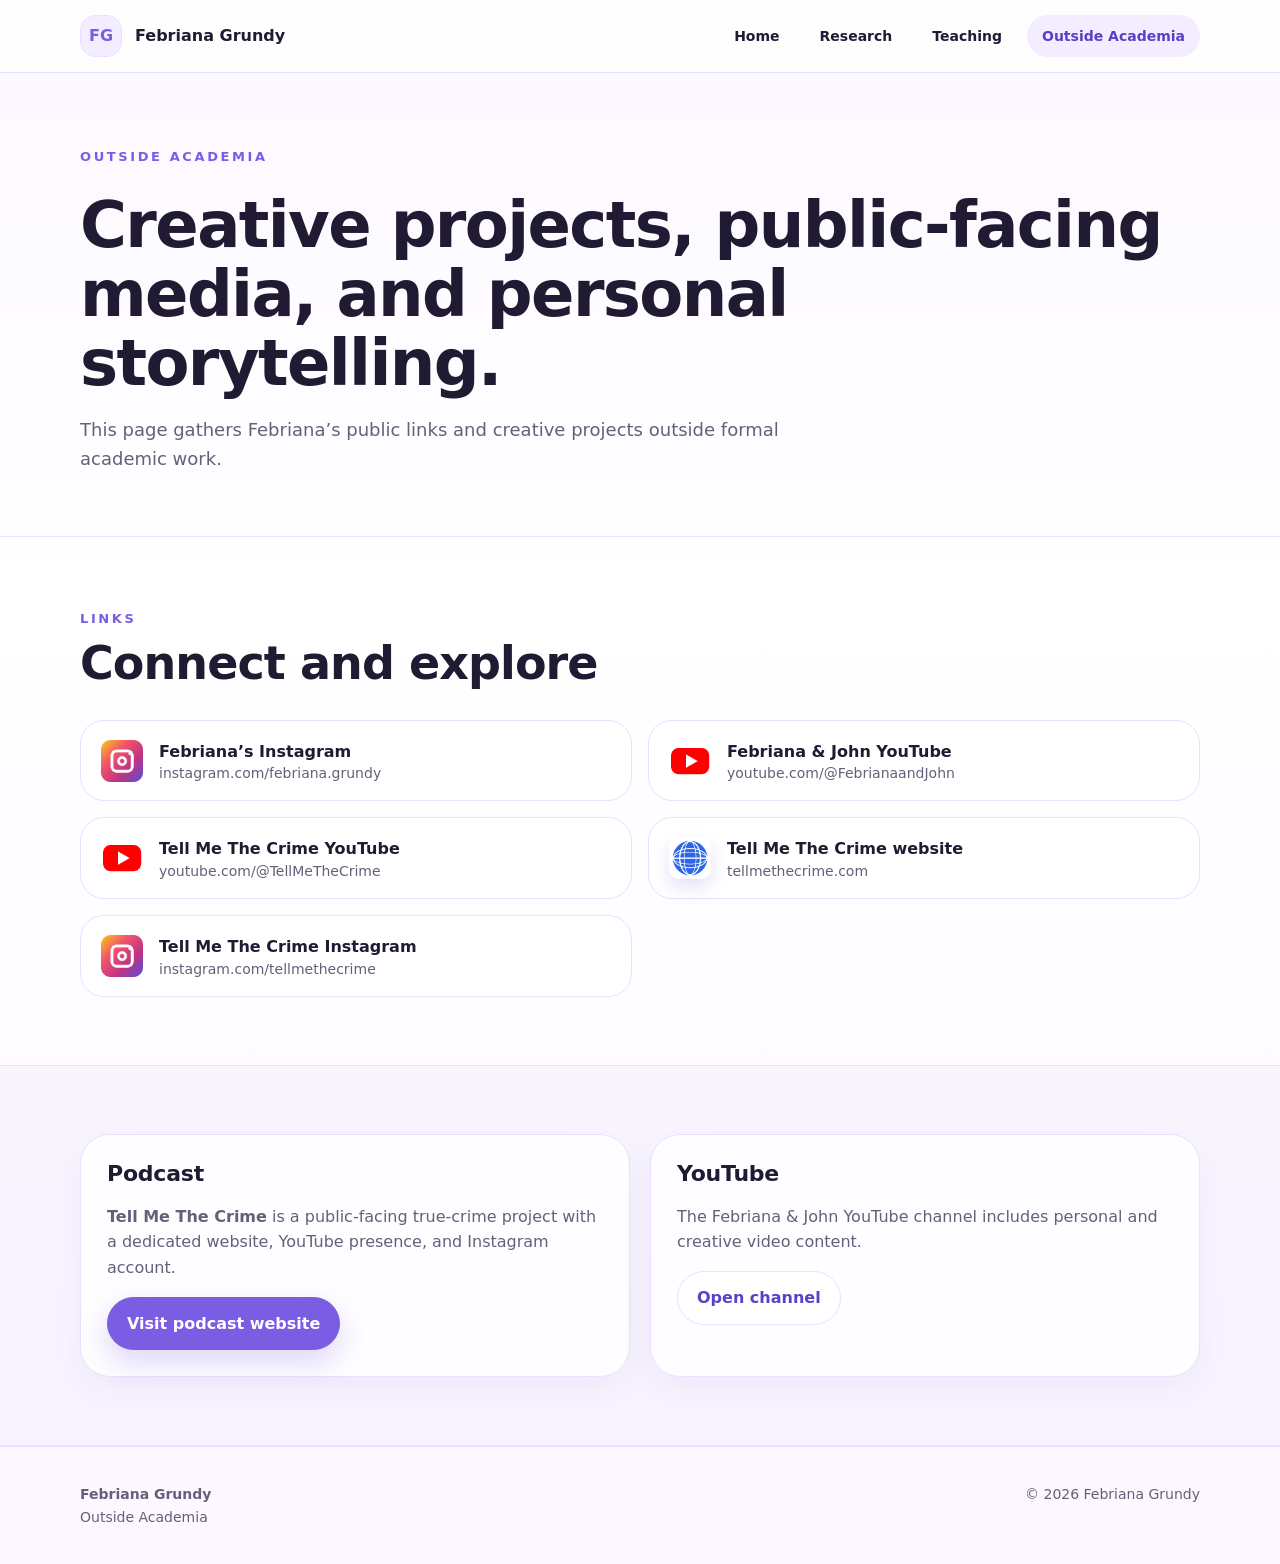
==== outside-academia.html @ 550a3adf "Add files via upload" ====
<!doctype html><html lang="en"><head><meta charset="utf-8"><meta name="viewport" content="width=device-width, initial-scale=1"><title>Outside Academia | Febriana Grundy</title><link rel="icon" href="assets/favicon.svg"><link rel="stylesheet" href="assets/styles.css"></head><body><header class="topbar"><nav class="wrap nav"><a class="brand" href="index.html"><span class="mark">FG</span><span>Febriana Grundy</span></a><button class="menu-toggle" type="button" aria-label="Open navigation" aria-expanded="false" aria-controls="mobileMenu"><span></span><span></span><span></span></button><div class="links"><a href="index.html">Home</a><a href="research.html">Research</a><a href="teaching.html">Teaching</a><a class="active" href="outside-academia.html">Outside Academia</a></div></nav><div id="mobileMenu" class="mobile-menu" hidden><div class="wrap mobile-menu-inner"><a href="index.html">Home</a><a href="research.html">Research</a><a href="teaching.html">Teaching</a><a class="active" href="outside-academia.html">Outside Academia</a></div></div></header><main><section class="page-hero"><div class="wrap"><span class="kicker">Outside academia</span><h1>Creative projects, public-facing media, and personal storytelling.</h1><p>This page gathers Febriana’s public links and creative projects outside formal academic work.</p></div></section><section class="section"><div class="wrap"><div class="section-head"><span class="kicker">Links</span><h2>Connect and explore</h2></div><div class="social-grid"><a class="social" href="https://instagram.com/febriana.grundy"><div class="social-icon"><img src="assets/instagram.png" alt="Instagram logo"></div><div><strong>Febriana’s Instagram</strong><span>instagram.com/febriana.grundy</span></div></a><a class="social" href="https://www.youtube.com/@FebrianaandJohn"><div class="social-icon"><img src="assets/youtube.png" alt="YouTube logo"></div><div><strong>Febriana & John YouTube</strong><span>youtube.com/@FebrianaandJohn</span></div></a><a class="social" href="https://www.youtube.com/@TellMeTheCrime"><div class="social-icon"><img src="assets/youtube.png" alt="YouTube logo"></div><div><strong>Tell Me The Crime YouTube</strong><span>youtube.com/@TellMeTheCrime</span></div></a><a class="social" href="https://tellmethecrime.com"><div class="social-icon website"><img src="assets/website.png" alt="Website icon"></div><div><strong>Tell Me The Crime website</strong><span>tellmethecrime.com</span></div></a><a class="social" href="https://instagram.com/tellmethecrime"><div class="social-icon"><img src="assets/instagram.png" alt="Instagram logo"></div><div><strong>Tell Me The Crime Instagram</strong><span>instagram.com/tellmethecrime</span></div></a></div></div></section><section class="section alt"><div class="wrap grid-2"><article class="card"><h3>Podcast</h3><p><strong>Tell Me The Crime</strong> is a public-facing true-crime project with a dedicated website, YouTube presence, and Instagram account.</p><a class="btn primary" href="https://tellmethecrime.com">Visit podcast website</a></article><article class="card"><h3>YouTube</h3><p>The Febriana & John YouTube channel includes personal and creative video content.</p><a class="btn" href="https://www.youtube.com/@FebrianaandJohn">Open channel</a></article></div></section></main><footer class="footer"><div class="wrap footer-grid"><div><strong>Febriana Grundy</strong><br>Outside Academia</div><div>© 2026 Febriana Grundy</div></div></footer></body></html>
---- assets/styles.css ----
:root{
  --ink:#211a33;--muted:#675f78;--soft:#faf7ff;--panel:#fff;--line:#eadfff;--accent:#7b5de3;--accent2:#cbb7ff;--accent3:#f3edff;--shadow:0 24px 70px rgba(72,50,130,.14);--radius:30px;
}
*{box-sizing:border-box}html{scroll-behavior:smooth}body{margin:0;font-family:Inter,ui-sans-serif,system-ui,-apple-system,BlinkMacSystemFont,"Segoe UI",sans-serif;color:var(--ink);background:linear-gradient(180deg,#fbf8ff 0,#fff 38%,#fbf8ff 100%);line-height:1.6}.wrap{width:min(1120px,calc(100% - 40px));margin:0 auto}.topbar{position:sticky;top:0;z-index:20;background:rgba(255,255,255,.82);backdrop-filter:blur(18px);border-bottom:1px solid var(--line)}.nav{height:72px;display:flex;align-items:center;justify-content:space-between;gap:26px}.brand{display:flex;align-items:center;gap:13px;text-decoration:none;color:var(--ink);font-weight:750}.mark{display:grid;place-items:center;width:42px;height:42px;border-radius:15px;background:var(--accent3);color:var(--accent);font-weight:850;border:1px solid var(--line)}.links{display:flex;align-items:center;gap:10px}.links a{color:var(--ink);text-decoration:none;font-weight:700;font-size:14px;padding:10px 15px;border-radius:999px}.links a:hover,.links a.active{background:var(--accent3);color:#5a3ec7}.hero{padding:86px 0 76px;border-bottom:1px solid var(--line);overflow:hidden}.hero-grid{display:grid;grid-template-columns:minmax(0,1.02fr) 420px;gap:70px;align-items:center}.eyebrow{display:inline-flex;gap:8px;align-items:center;padding:8px 13px;border:1px solid var(--line);border-radius:999px;background:rgba(255,255,255,.7);color:var(--muted);font-weight:750;font-size:13px}.dot{width:8px;height:8px;border-radius:50%;background:var(--accent)}h1{font-size:clamp(42px,6vw,72px);line-height:1.03;letter-spacing:-.035em;margin:22px 0 18px}.credential{font-size:20px;font-weight:800;margin:0 0 4px}.role{font-size:17px;color:var(--muted);font-weight:650;margin:0 0 22px}.lead{max-width:680px;font-size:19px;color:var(--muted);margin:0 0 16px}.actions{display:flex;flex-wrap:wrap;gap:13px;margin-top:30px}.btn{display:inline-flex;align-items:center;gap:9px;padding:13px 19px;border-radius:999px;text-decoration:none;font-weight:800;border:1px solid var(--line);color:#5b41c7;background:#fff}.btn.primary{background:var(--accent);color:#fff;border-color:var(--accent);box-shadow:0 12px 28px rgba(123,93,227,.24)}.portrait-card{position:relative;min-height:560px;display:flex;align-items:flex-end;justify-content:center}.orb{position:absolute;inset:auto 0 16px auto;width:380px;height:380px;border-radius:44% 56% 51% 49%;background:radial-gradient(circle at 35% 30%,#fff 0 18%,#efe6ff 19% 58%,#ddcdfb 59% 100%);filter:drop-shadow(var(--shadow))}.portrait-card img{position:relative;z-index:2;max-width:390px;width:92%;height:auto;filter:drop-shadow(0 28px 40px rgba(31,20,57,.2))}.floating-note{position:absolute;z-index:3;left:4px;bottom:72px;max-width:214px;padding:18px 18px 17px;border-radius:22px;background:rgba(255,255,255,.88);border:1px solid var(--line);box-shadow:var(--shadow);font-weight:700}.floating-note span{display:block;color:var(--muted);font-weight:600;font-size:14px;margin-top:3px}.section{padding:68px 0}.section.alt{background:rgba(246,240,255,.55);border-top:1px solid var(--line);border-bottom:1px solid var(--line)}.section-head{max-width:760px;margin-bottom:30px}.kicker{font-size:13px;text-transform:uppercase;letter-spacing:.16em;color:var(--accent);font-weight:850}.section h2{font-size:clamp(30px,4vw,46px);line-height:1.12;letter-spacing:-.02em;margin:8px 0 12px}.section p{color:var(--muted)}.grid-3{display:grid;grid-template-columns:repeat(3,1fr);gap:18px}.grid-2{display:grid;grid-template-columns:repeat(2,1fr);gap:20px}.card{background:rgba(255,255,255,.82);border:1px solid var(--line);border-radius:var(--radius);padding:26px;box-shadow:0 12px 35px rgba(72,50,130,.06)}.card h3{font-size:22px;line-height:1.22;margin:0 0 10px;letter-spacing:-.01em}.card p,.card li{color:var(--muted)}.feature{display:flex;gap:16px}.icon{flex:0 0 auto;width:46px;height:46px;border-radius:16px;background:var(--accent3);display:grid;place-items:center;color:var(--accent)}.icon svg{width:24px;height:24px}.list{padding-left:19px;margin:12px 0 0}.pub{padding:22px 0;border-bottom:1px solid var(--line)}.pub:last-child{border-bottom:0}.pub strong{display:block;color:var(--ink);font-size:17px}.pub span{display:block;color:var(--muted);font-size:15px;margin-top:4px}.course-list{display:grid;gap:10px}.course{padding:15px 17px;border:1px solid var(--line);border-radius:18px;background:#fff;color:var(--muted);font-weight:650}.social-grid{display:grid;grid-template-columns:repeat(2,1fr);gap:16px}.social{display:flex;gap:15px;align-items:center;padding:20px;border-radius:24px;border:1px solid var(--line);background:#fff;text-decoration:none;color:var(--ink)}.social strong{display:block}.social span{display:block;color:var(--muted);font-size:14px}.social:hover{transform:translateY(-2px);box-shadow:0 16px 35px rgba(72,50,130,.12)}.footer{padding:36px 0;border-top:1px solid var(--line);color:var(--muted);font-size:14px}.footer-grid{display:flex;justify-content:space-between;gap:20px}.page-hero{padding:70px 0 44px;border-bottom:1px solid var(--line)}.page-hero h1{font-size:clamp(42px,5.5vw,64px);line-height:1.08;letter-spacing:-.025em;margin-bottom:14px}.page-hero p{max-width:780px;color:var(--muted);font-size:18px}.mini-img{min-height:220px;border-radius:30px;background:linear-gradient(135deg,#fff,#f1e8ff);border:1px solid var(--line);display:grid;place-items:center;overflow:hidden}.mini-img img{max-height:250px;max-width:100%;object-fit:contain;filter:drop-shadow(0 20px 28px rgba(31,20,57,.16))}@media(max-width:900px){.hero-grid{grid-template-columns:1fr;gap:34px}.portrait-card{min-height:430px}.grid-3,.grid-2,.social-grid{grid-template-columns:1fr}.links{display:none}.footer-grid{display:block}h1{font-size:46px}.hero{padding-top:54px}.floating-note{left:18px}.orb{right:10px;width:320px;height:320px}}@media(max-width:520px){.wrap{width:min(100% - 28px,1120px)}.portrait-card img{width:96%}.floating-note{position:relative;left:auto;bottom:auto;margin-top:-54px}.portrait-card{display:block;text-align:center}.orb{left:50%;transform:translateX(-50%);bottom:60px}.actions{display:grid}.btn{justify-content:center}}

/* Brand social icons */
.social{gap:16px;padding:18px 20px;transition:transform .18s ease, box-shadow .18s ease, border-color .18s ease}
.social:hover{border-color:#ccb9ff}
.social-icon{flex:0 0 auto;width:38px;height:38px;border-radius:12px;display:grid;place-items:center;overflow:hidden;box-shadow:0 8px 18px rgba(72,50,130,.12)}
.social-icon svg{display:block;width:38px;height:38px}
.social-icon.website{box-shadow:0 8px 18px rgba(111,86,217,.18)}
.social span{line-height:1.3}

/* v5 redone: colored PNG platform icons and looser header typography */
.social-icon{width:42px;height:42px;border-radius:10px;background:transparent;box-shadow:none;overflow:visible}
.social-icon img{display:block;width:42px;height:42px;object-fit:contain}
.social-icon.website img{width:40px;height:40px}
.kicker{letter-spacing:.2em}


/* Mobile navigation */
.menu-toggle{display:none;align-items:center;justify-content:center;flex-direction:column;gap:5px;width:44px;height:44px;border:1px solid var(--line);border-radius:15px;background:#fff;color:var(--ink);cursor:pointer;box-shadow:0 10px 24px rgba(72,50,130,.08)}
.menu-toggle span{display:block;width:20px;height:2px;border-radius:999px;background:var(--ink);transition:transform .18s ease, opacity .18s ease}
.menu-toggle.is-open span:nth-child(1){transform:translateY(7px) rotate(45deg)}
.menu-toggle.is-open span:nth-child(2){opacity:0}
.menu-toggle.is-open span:nth-child(3){transform:translateY(-7px) rotate(-45deg)}
.mobile-menu{border-top:1px solid var(--line);background:rgba(255,255,255,.96);box-shadow:0 18px 34px rgba(72,50,130,.08)}
.mobile-menu-inner{display:grid;gap:8px;padding:14px 0 18px}
.mobile-menu a{display:block;text-decoration:none;color:var(--ink);font-weight:800;padding:14px 16px;border-radius:16px;background:rgba(250,247,255,.78);border:1px solid transparent}
.mobile-menu a.active,.mobile-menu a:hover{color:#5a3ec7;background:var(--accent3);border-color:var(--line)}
@media(max-width:900px){.menu-toggle{display:flex}.nav{height:66px}.brand{min-width:0}.brand span:last-child{white-space:nowrap;overflow:hidden;text-overflow:ellipsis}.links{display:none}.topbar.menu-open{background:#fff}}
@media(min-width:901px){.mobile-menu{display:none!important}.menu-toggle{display:none!important}}
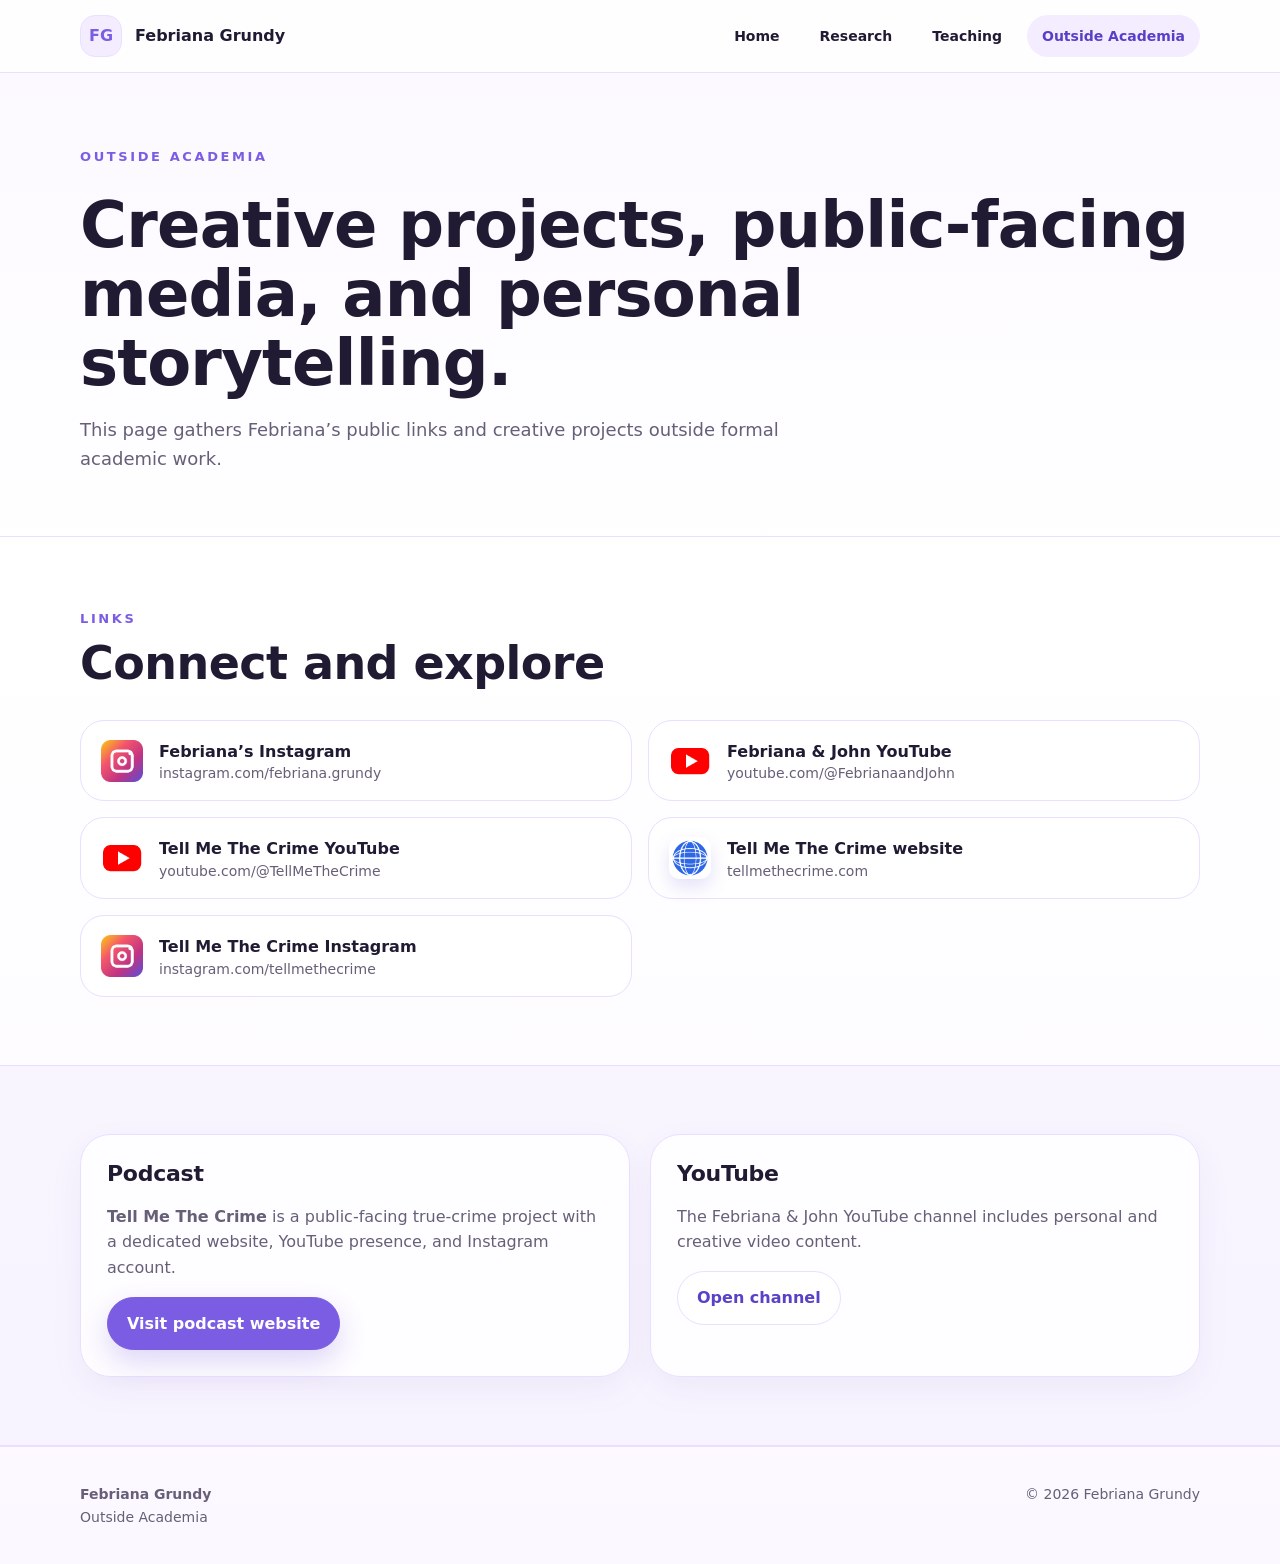
==== commit 5cb3f36b: "Add files via upload" ====
--- a/outside-academia.html
+++ b/outside-academia.html
@@ -1 +1,18 @@
-<!doctype html><html lang="en"><head><meta charset="utf-8"><meta name="viewport" content="width=device-width, initial-scale=1"><title>Outside Academia | Febriana Grundy</title><link rel="icon" href="assets/favicon.svg"><link rel="stylesheet" href="assets/styles.css"></head><body><header class="topbar"><nav class="wrap nav"><a class="brand" href="index.html"><span class="mark">FG</span><span>Febriana Grundy</span></a><button class="menu-toggle" type="button" aria-label="Open navigation" aria-expanded="false" aria-controls="mobileMenu"><span></span><span></span><span></span></button><div class="links"><a href="index.html">Home</a><a href="research.html">Research</a><a href="teaching.html">Teaching</a><a class="active" href="outside-academia.html">Outside Academia</a></div></nav><div id="mobileMenu" class="mobile-menu" hidden><div class="wrap mobile-menu-inner"><a href="index.html">Home</a><a href="research.html">Research</a><a href="teaching.html">Teaching</a><a class="active" href="outside-academia.html">Outside Academia</a></div></div></header><main><section class="page-hero"><div class="wrap"><span class="kicker">Outside academia</span><h1>Creative projects, public-facing media, and personal storytelling.</h1><p>This page gathers Febriana’s public links and creative projects outside formal academic work.</p></div></section><section class="section"><div class="wrap"><div class="section-head"><span class="kicker">Links</span><h2>Connect and explore</h2></div><div class="social-grid"><a class="social" href="https://instagram.com/febriana.grundy"><div class="social-icon"><img src="assets/instagram.png" alt="Instagram logo"></div><div><strong>Febriana’s Instagram</strong><span>instagram.com/febriana.grundy</span></div></a><a class="social" href="https://www.youtube.com/@FebrianaandJohn"><div class="social-icon"><img src="assets/youtube.png" alt="YouTube logo"></div><div><strong>Febriana & John YouTube</strong><span>youtube.com/@FebrianaandJohn</span></div></a><a class="social" href="https://www.youtube.com/@TellMeTheCrime"><div class="social-icon"><img src="assets/youtube.png" alt="YouTube logo"></div><div><strong>Tell Me The Crime YouTube</strong><span>youtube.com/@TellMeTheCrime</span></div></a><a class="social" href="https://tellmethecrime.com"><div class="social-icon website"><img src="assets/website.png" alt="Website icon"></div><div><strong>Tell Me The Crime website</strong><span>tellmethecrime.com</span></div></a><a class="social" href="https://instagram.com/tellmethecrime"><div class="social-icon"><img src="assets/instagram.png" alt="Instagram logo"></div><div><strong>Tell Me The Crime Instagram</strong><span>instagram.com/tellmethecrime</span></div></a></div></div></section><section class="section alt"><div class="wrap grid-2"><article class="card"><h3>Podcast</h3><p><strong>Tell Me The Crime</strong> is a public-facing true-crime project with a dedicated website, YouTube presence, and Instagram account.</p><a class="btn primary" href="https://tellmethecrime.com">Visit podcast website</a></article><article class="card"><h3>YouTube</h3><p>The Febriana & John YouTube channel includes personal and creative video content.</p><a class="btn" href="https://www.youtube.com/@FebrianaandJohn">Open channel</a></article></div></section></main><footer class="footer"><div class="wrap footer-grid"><div><strong>Febriana Grundy</strong><br>Outside Academia</div><div>© 2026 Febriana Grundy</div></div></footer></body></html>
+<!doctype html><html lang="en"><head><meta charset="utf-8"><meta name="viewport" content="width=device-width, initial-scale=1"><title>Outside Academia | Febriana Grundy</title><link rel="icon" href="assets/favicon.svg"><link rel="stylesheet" href="assets/styles-v10.css?v=10">
+  <style id="critical-mobile-nav-v10">
+    @media (max-width: 900px) {
+      header.topbar nav.nav .links { display: none !important; }
+      header.topbar nav.nav .menu-toggle {
+        display: inline-flex !important; align-items:center !important; justify-content:center !important; flex-direction:column !important;
+        gap:5px !important; width:46px !important; height:46px !important; padding:0 !important;
+        border:1px solid #eadfff !important; border-radius:16px !important; background:#fff !important; cursor:pointer !important;
+      }
+      header.topbar nav.nav .menu-toggle span { display:block !important; width:21px !important; height:2px !important; background:#211a33 !important; border-radius:999px !important; }
+      #mobileMenu[hidden] { display:none !important; }
+      #mobileMenu:not([hidden]) { display:block !important; }
+      #mobileMenu .mobile-menu-inner { display:grid !important; gap:10px !important; padding:14px 0 18px !important; }
+      #mobileMenu a { display:block !important; text-decoration:none !important; color:#211a33 !important; font-weight:800 !important; font-size:18px !important; padding:14px 16px !important; border-radius:16px !important; background:#faf7ff !important; border:1px solid #eadfff !important; }
+      #mobileMenu a.active { color:#5a3ec7 !important; }
+    }
+  </style>
+</head><body><header class="topbar"><nav class="wrap nav"><a class="brand" href="index.html"><span class="mark">FG</span><span>Febriana Grundy</span></a><button class="menu-toggle" type="button" aria-label="Open navigation" aria-expanded="false" aria-controls="mobileMenu"><span></span><span></span><span></span></button><div class="links"><a href="index.html">Home</a><a href="research.html">Research</a><a href="teaching.html">Teaching</a><a class="active" href="outside-academia.html">Outside Academia</a></div></nav><div id="mobileMenu" class="mobile-menu" hidden><div class="wrap mobile-menu-inner"><a href="index.html">Home</a><a href="research.html">Research</a><a href="teaching.html">Teaching</a><a class="active" href="outside-academia.html">Outside Academia</a></div></div></header><main><section class="page-hero"><div class="wrap"><span class="kicker">Outside academia</span><h1>Creative projects, public-facing media, and personal storytelling.</h1><p>This page gathers Febriana’s public links and creative projects outside formal academic work.</p></div></section><section class="section"><div class="wrap"><div class="section-head"><span class="kicker">Links</span><h2>Connect and explore</h2></div><div class="social-grid"><a class="social" href="https://instagram.com/febriana.grundy"><div class="social-icon"><img src="assets/instagram.png" alt="Instagram logo"></div><div><strong>Febriana’s Instagram</strong><span>instagram.com/febriana.grundy</span></div></a><a class="social" href="https://www.youtube.com/@FebrianaandJohn"><div class="social-icon"><img src="assets/youtube.png" alt="YouTube logo"></div><div><strong>Febriana & John YouTube</strong><span>youtube.com/@FebrianaandJohn</span></div></a><a class="social" href="https://www.youtube.com/@TellMeTheCrime"><div class="social-icon"><img src="assets/youtube.png" alt="YouTube logo"></div><div><strong>Tell Me The Crime YouTube</strong><span>youtube.com/@TellMeTheCrime</span></div></a><a class="social" href="https://tellmethecrime.com"><div class="social-icon website"><img src="assets/website.png" alt="Website icon"></div><div><strong>Tell Me The Crime website</strong><span>tellmethecrime.com</span></div></a><a class="social" href="https://instagram.com/tellmethecrime"><div class="social-icon"><img src="assets/instagram.png" alt="Instagram logo"></div><div><strong>Tell Me The Crime Instagram</strong><span>instagram.com/tellmethecrime</span></div></a></div></div></section><section class="section alt"><div class="wrap grid-2"><article class="card"><h3>Podcast</h3><p><strong>Tell Me The Crime</strong> is a public-facing true-crime project with a dedicated website, YouTube presence, and Instagram account.</p><a class="btn primary" href="https://tellmethecrime.com">Visit podcast website</a></article><article class="card"><h3>YouTube</h3><p>The Febriana & John YouTube channel includes personal and creative video content.</p><a class="btn" href="https://www.youtube.com/@FebrianaandJohn">Open channel</a></article></div></section></main><footer class="footer"><div class="wrap footer-grid"><div><strong>Febriana Grundy</strong><br>Outside Academia</div><div>© 2026 Febriana Grundy</div></div></footer></body></html>
--- a/assets/styles-v10.css
+++ b/assets/styles-v10.css
@@ -0,0 +1,116 @@
+:root{
+  --ink:#211a33;--muted:#675f78;--soft:#faf7ff;--panel:#fff;--line:#eadfff;--accent:#7b5de3;--accent2:#cbb7ff;--accent3:#f3edff;--shadow:0 24px 70px rgba(72,50,130,.14);--radius:30px;
+}
+*{box-sizing:border-box}html{scroll-behavior:smooth}body{margin:0;font-family:Inter,ui-sans-serif,system-ui,-apple-system,BlinkMacSystemFont,"Segoe UI",sans-serif;color:var(--ink);background:linear-gradient(180deg,#fbf8ff 0,#fff 38%,#fbf8ff 100%);line-height:1.6}.wrap{width:min(1120px,calc(100% - 40px));margin:0 auto}.topbar{position:sticky;top:0;z-index:20;background:rgba(255,255,255,.82);backdrop-filter:blur(18px);border-bottom:1px solid var(--line)}.nav{height:72px;display:flex;align-items:center;justify-content:space-between;gap:26px}.brand{display:flex;align-items:center;gap:13px;text-decoration:none;color:var(--ink);font-weight:750}.mark{display:grid;place-items:center;width:42px;height:42px;border-radius:15px;background:var(--accent3);color:var(--accent);font-weight:850;border:1px solid var(--line)}.links{display:flex;align-items:center;gap:10px}.links a{color:var(--ink);text-decoration:none;font-weight:700;font-size:14px;padding:10px 15px;border-radius:999px}.links a:hover,.links a.active{background:var(--accent3);color:#5a3ec7}.hero{padding:86px 0 76px;border-bottom:1px solid var(--line);overflow:hidden}.hero-grid{display:grid;grid-template-columns:minmax(0,1.02fr) 420px;gap:70px;align-items:center}.eyebrow{display:inline-flex;gap:8px;align-items:center;padding:8px 13px;border:1px solid var(--line);border-radius:999px;background:rgba(255,255,255,.7);color:var(--muted);font-weight:750;font-size:13px}.dot{width:8px;height:8px;border-radius:50%;background:var(--accent)}h1{font-size:clamp(42px,6vw,72px);line-height:1.03;letter-spacing:-.035em;margin:22px 0 18px}.credential{font-size:20px;font-weight:800;margin:0 0 4px}.role{font-size:17px;color:var(--muted);font-weight:650;margin:0 0 22px}.lead{max-width:680px;font-size:19px;color:var(--muted);margin:0 0 16px}.actions{display:flex;flex-wrap:wrap;gap:13px;margin-top:30px}.btn{display:inline-flex;align-items:center;gap:9px;padding:13px 19px;border-radius:999px;text-decoration:none;font-weight:800;border:1px solid var(--line);color:#5b41c7;background:#fff}.btn.primary{background:var(--accent);color:#fff;border-color:var(--accent);box-shadow:0 12px 28px rgba(123,93,227,.24)}.portrait-card{position:relative;min-height:560px;display:flex;align-items:flex-end;justify-content:center}.orb{position:absolute;inset:auto 0 16px auto;width:380px;height:380px;border-radius:44% 56% 51% 49%;background:radial-gradient(circle at 35% 30%,#fff 0 18%,#efe6ff 19% 58%,#ddcdfb 59% 100%);filter:drop-shadow(var(--shadow))}.portrait-card img{position:relative;z-index:2;max-width:390px;width:92%;height:auto;filter:drop-shadow(0 28px 40px rgba(31,20,57,.2))}.floating-note{position:absolute;z-index:3;left:4px;bottom:72px;max-width:214px;padding:18px 18px 17px;border-radius:22px;background:rgba(255,255,255,.88);border:1px solid var(--line);box-shadow:var(--shadow);font-weight:700}.floating-note span{display:block;color:var(--muted);font-weight:600;font-size:14px;margin-top:3px}.section{padding:68px 0}.section.alt{background:rgba(246,240,255,.55);border-top:1px solid var(--line);border-bottom:1px solid var(--line)}.section-head{max-width:760px;margin-bottom:30px}.kicker{font-size:13px;text-transform:uppercase;letter-spacing:.16em;color:var(--accent);font-weight:850}.section h2{font-size:clamp(30px,4vw,46px);line-height:1.12;letter-spacing:-.02em;margin:8px 0 12px}.section p{color:var(--muted)}.grid-3{display:grid;grid-template-columns:repeat(3,1fr);gap:18px}.grid-2{display:grid;grid-template-columns:repeat(2,1fr);gap:20px}.card{background:rgba(255,255,255,.82);border:1px solid var(--line);border-radius:var(--radius);padding:26px;box-shadow:0 12px 35px rgba(72,50,130,.06)}.card h3{font-size:22px;line-height:1.22;margin:0 0 10px;letter-spacing:-.01em}.card p,.card li{color:var(--muted)}.feature{display:flex;gap:16px}.icon{flex:0 0 auto;width:46px;height:46px;border-radius:16px;background:var(--accent3);display:grid;place-items:center;color:var(--accent)}.icon svg{width:24px;height:24px}.list{padding-left:19px;margin:12px 0 0}.pub{padding:22px 0;border-bottom:1px solid var(--line)}.pub:last-child{border-bottom:0}.pub strong{display:block;color:var(--ink);font-size:17px}.pub span{display:block;color:var(--muted);font-size:15px;margin-top:4px}.course-list{display:grid;gap:10px}.course{padding:15px 17px;border:1px solid var(--line);border-radius:18px;background:#fff;color:var(--muted);font-weight:650}.social-grid{display:grid;grid-template-columns:repeat(2,1fr);gap:16px}.social{display:flex;gap:15px;align-items:center;padding:20px;border-radius:24px;border:1px solid var(--line);background:#fff;text-decoration:none;color:var(--ink)}.social strong{display:block}.social span{display:block;color:var(--muted);font-size:14px}.social:hover{transform:translateY(-2px);box-shadow:0 16px 35px rgba(72,50,130,.12)}.footer{padding:36px 0;border-top:1px solid var(--line);color:var(--muted);font-size:14px}.footer-grid{display:flex;justify-content:space-between;gap:20px}.page-hero{padding:70px 0 44px;border-bottom:1px solid var(--line)}.page-hero h1{font-size:clamp(42px,5.5vw,64px);line-height:1.08;letter-spacing:-.025em;margin-bottom:14px}.page-hero p{max-width:780px;color:var(--muted);font-size:18px}.mini-img{min-height:220px;border-radius:30px;background:linear-gradient(135deg,#fff,#f1e8ff);border:1px solid var(--line);display:grid;place-items:center;overflow:hidden}.mini-img img{max-height:250px;max-width:100%;object-fit:contain;filter:drop-shadow(0 20px 28px rgba(31,20,57,.16))}@media(max-width:900px){.hero-grid{grid-template-columns:1fr;gap:34px}.portrait-card{min-height:430px}.grid-3,.grid-2,.social-grid{grid-template-columns:1fr}.links{display:none}.footer-grid{display:block}h1{font-size:46px}.hero{padding-top:54px}.floating-note{left:18px}.orb{right:10px;width:320px;height:320px}}@media(max-width:520px){.wrap{width:min(100% - 28px,1120px)}.portrait-card img{width:96%}.floating-note{position:relative;left:auto;bottom:auto;margin-top:-54px}.portrait-card{display:block;text-align:center}.orb{left:50%;transform:translateX(-50%);bottom:60px}.actions{display:grid}.btn{justify-content:center}}
+
+/* Brand social icons */
+.social{gap:16px;padding:18px 20px;transition:transform .18s ease, box-shadow .18s ease, border-color .18s ease}
+.social:hover{border-color:#ccb9ff}
+.social-icon{flex:0 0 auto;width:38px;height:38px;border-radius:12px;display:grid;place-items:center;overflow:hidden;box-shadow:0 8px 18px rgba(72,50,130,.12)}
+.social-icon svg{display:block;width:38px;height:38px}
+.social-icon.website{box-shadow:0 8px 18px rgba(111,86,217,.18)}
+.social span{line-height:1.3}
+
+/* v5 redone: colored PNG platform icons and looser header typography */
+.social-icon{width:42px;height:42px;border-radius:10px;background:transparent;box-shadow:none;overflow:visible}
+.social-icon img{display:block;width:42px;height:42px;object-fit:contain}
+.social-icon.website img{width:40px;height:40px}
+.kicker{letter-spacing:.2em}
+
+
+/* Mobile navigation */
+.menu-toggle{display:none;align-items:center;justify-content:center;flex-direction:column;gap:5px;width:44px;height:44px;border:1px solid var(--line);border-radius:15px;background:#fff;color:var(--ink);cursor:pointer;box-shadow:0 10px 24px rgba(72,50,130,.08)}
+.menu-toggle span{display:block;width:20px;height:2px;border-radius:999px;background:var(--ink);transition:transform .18s ease, opacity .18s ease}
+.menu-toggle.is-open span:nth-child(1){transform:translateY(7px) rotate(45deg)}
+.menu-toggle.is-open span:nth-child(2){opacity:0}
+.menu-toggle.is-open span:nth-child(3){transform:translateY(-7px) rotate(-45deg)}
+.mobile-menu{border-top:1px solid var(--line);background:rgba(255,255,255,.96);box-shadow:0 18px 34px rgba(72,50,130,.08)}
+.mobile-menu-inner{display:grid;gap:8px;padding:14px 0 18px}
+.mobile-menu a{display:block;text-decoration:none;color:var(--ink);font-weight:800;padding:14px 16px;border-radius:16px;background:rgba(250,247,255,.78);border:1px solid transparent}
+.mobile-menu a.active,.mobile-menu a:hover{color:#5a3ec7;background:var(--accent3);border-color:var(--line)}
+@media(max-width:900px){.menu-toggle{display:flex}.nav{height:66px}.brand{min-width:0}.brand span:last-child{white-space:nowrap;overflow:hidden;text-overflow:ellipsis}.links{display:none}.topbar.menu-open{background:#fff}}
+@media(min-width:901px){.mobile-menu{display:none!important}.menu-toggle{display:none!important}}
+
+/* v7: cache-busted, robust mobile navigation fix */
+@media (max-width: 900px) {
+  .topbar .nav {
+    height: 74px;
+    display: flex;
+    align-items: center;
+    justify-content: space-between;
+  }
+  .topbar .links {
+    display: none !important;
+  }
+  .menu-toggle {
+    display: inline-flex !important;
+    appearance: none;
+    -webkit-appearance: none;
+    align-items: center;
+    justify-content: center;
+    flex-direction: column;
+    gap: 5px;
+    width: 46px;
+    height: 46px;
+    padding: 0;
+    border: 1px solid var(--line);
+    border-radius: 16px;
+    background: #fff;
+    color: var(--ink);
+    box-shadow: 0 10px 24px rgba(72,50,130,.08);
+  }
+  .menu-toggle span {
+    display: block !important;
+    width: 21px;
+    height: 2px;
+    border-radius: 999px;
+    background: var(--ink);
+  }
+  .mobile-menu[hidden] {
+    display: none !important;
+  }
+  .mobile-menu:not([hidden]) {
+    display: block !important;
+  }
+  .mobile-menu-inner {
+    display: grid !important;
+    grid-template-columns: 1fr;
+    gap: 10px;
+    padding: 16px 0 20px;
+  }
+  .mobile-menu a {
+    text-decoration: none !important;
+    font-size: 18px;
+    line-height: 1.2;
+  }
+}
+
+
+/* v8: forced clean mobile nav and transparent portrait */
+@media (max-width: 900px) {
+  .links { display: none !important; }
+  .menu-toggle { display: inline-flex !important; opacity: 1 !important; }
+  .menu-toggle span { display: block !important; opacity: 1 !important; }
+  .mobile-menu[hidden] { display: none !important; }
+  .mobile-menu:not([hidden]) { display: block !important; }
+}
+.portrait-card { background: transparent !important; }
+.portrait-card img { background: transparent !important; }
+
+
+/* v10: selected custom icons + refined headings */
+.card h3, .section h2, .page-hero h1, .hero h1 { letter-spacing: -0.012em; }
+.icon.custom-icon { background: transparent; border-radius: 0; width: 58px; height: 58px; overflow: visible; }
+.icon.custom-icon img { display:block; width:58px; height:58px; object-fit:contain; filter: drop-shadow(0 8px 12px rgba(72,50,130,.08)); }
+.feature { align-items:flex-start; }
+@media(max-width:520px){ .icon.custom-icon{width:52px;height:52px}.icon.custom-icon img{width:52px;height:52px} }
+
+
+/* v11: three-card current projects section */
+.project-grid .card { min-height: 188px; }
+.project-grid .card h3 { font-size: 21px; }
+@media (max-width: 1050px) and (min-width: 901px) {
+  .project-grid { grid-template-columns: repeat(3, minmax(0, 1fr)); gap: 16px; }
+  .project-grid .card { padding: 22px; }
+  .project-grid .card h3 { font-size: 19px; }
+}
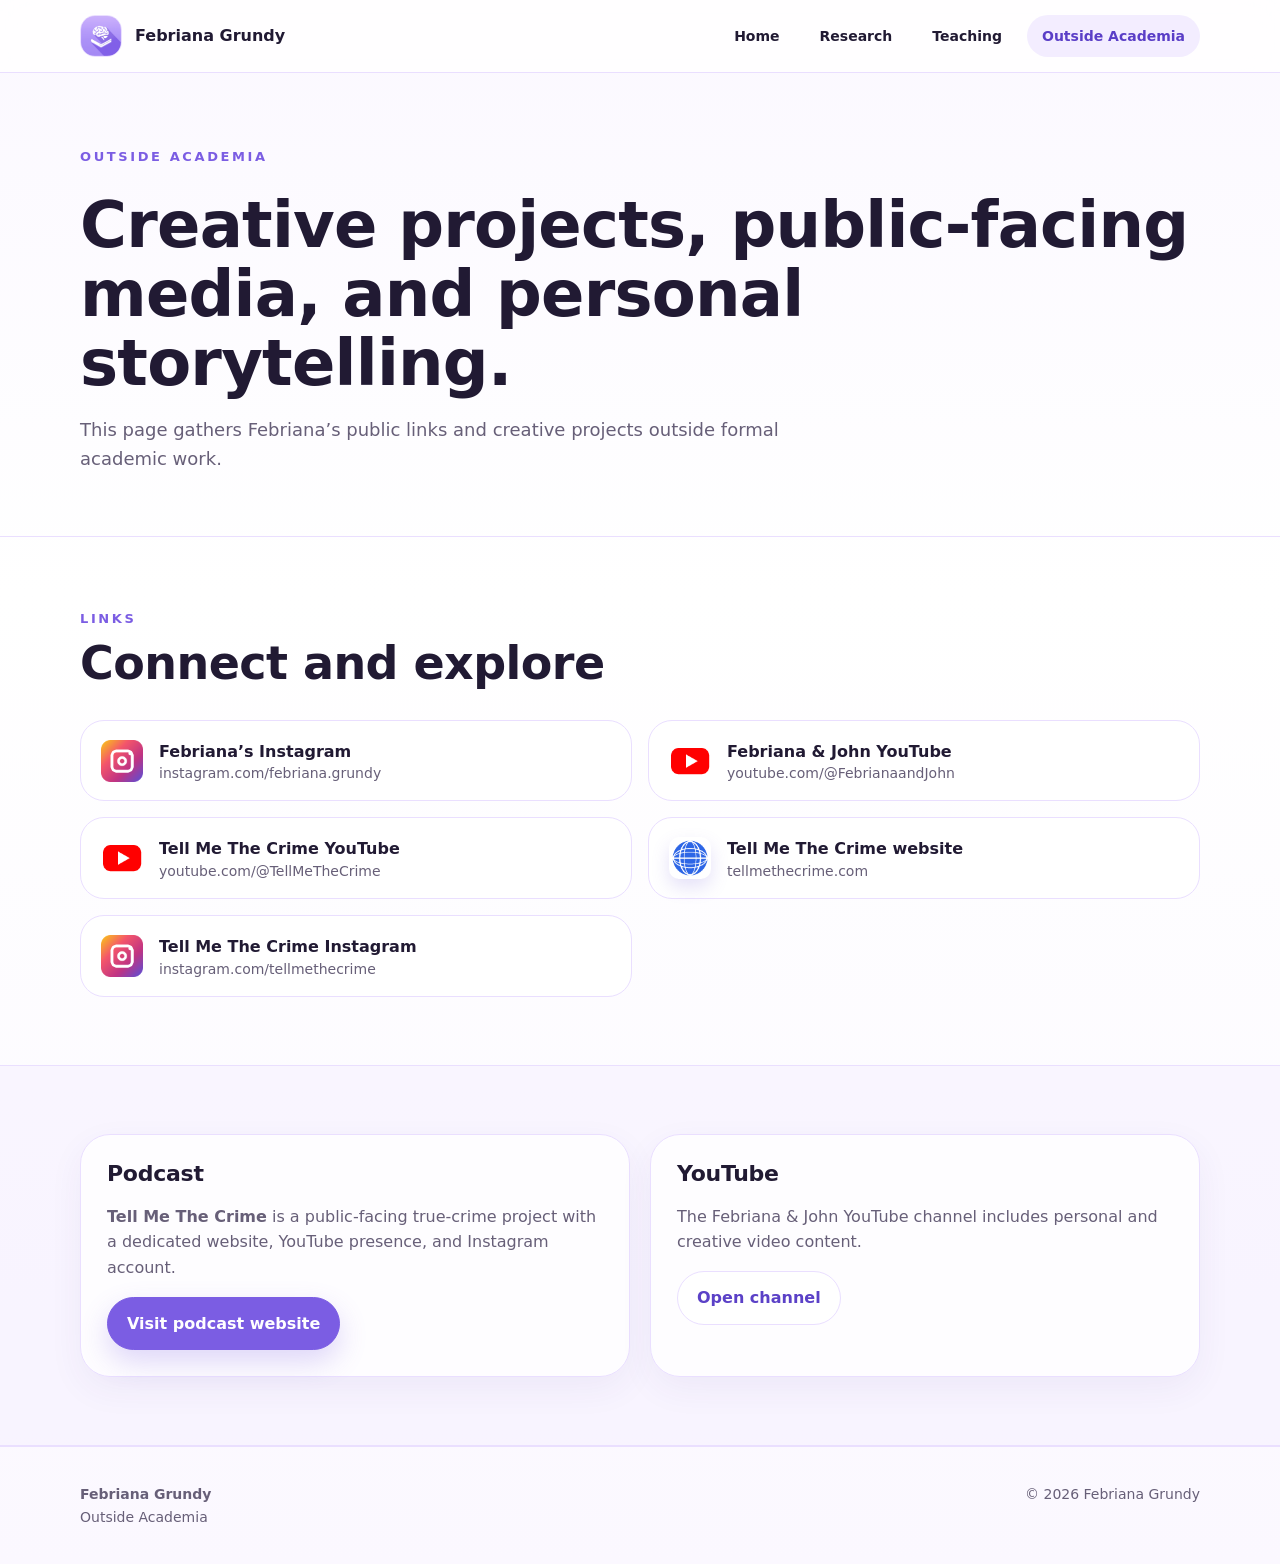
==== commit 06298bd7: "Add files via upload" ====
--- a/outside-academia.html
+++ b/outside-academia.html
@@ -1,4 +1,5 @@
-<!doctype html><html lang="en"><head><meta charset="utf-8"><meta name="viewport" content="width=device-width, initial-scale=1"><title>Outside Academia | Febriana Grundy</title><link rel="icon" href="assets/favicon.svg"><link rel="stylesheet" href="assets/styles-v10.css?v=10">
+<!doctype html><html lang="en"><head><meta charset="utf-8"><meta name="viewport" content="width=device-width, initial-scale=1"><title>Outside Academia | Febriana Grundy</title><link rel="icon" type="image/png" href="assets/favicon.png?v=12">
+  <link rel="apple-touch-icon" href="assets/apple-touch-icon.png?v=12"><link rel="stylesheet" href="assets/styles-v10.css?v=10">
   <style id="critical-mobile-nav-v10">
     @media (max-width: 900px) {
       header.topbar nav.nav .links { display: none !important; }
@@ -15,4 +16,4 @@
       #mobileMenu a.active { color:#5a3ec7 !important; }
     }
   </style>
-</head><body><header class="topbar"><nav class="wrap nav"><a class="brand" href="index.html"><span class="mark">FG</span><span>Febriana Grundy</span></a><button class="menu-toggle" type="button" aria-label="Open navigation" aria-expanded="false" aria-controls="mobileMenu"><span></span><span></span><span></span></button><div class="links"><a href="index.html">Home</a><a href="research.html">Research</a><a href="teaching.html">Teaching</a><a class="active" href="outside-academia.html">Outside Academia</a></div></nav><div id="mobileMenu" class="mobile-menu" hidden><div class="wrap mobile-menu-inner"><a href="index.html">Home</a><a href="research.html">Research</a><a href="teaching.html">Teaching</a><a class="active" href="outside-academia.html">Outside Academia</a></div></div></header><main><section class="page-hero"><div class="wrap"><span class="kicker">Outside academia</span><h1>Creative projects, public-facing media, and personal storytelling.</h1><p>This page gathers Febriana’s public links and creative projects outside formal academic work.</p></div></section><section class="section"><div class="wrap"><div class="section-head"><span class="kicker">Links</span><h2>Connect and explore</h2></div><div class="social-grid"><a class="social" href="https://instagram.com/febriana.grundy"><div class="social-icon"><img src="assets/instagram.png" alt="Instagram logo"></div><div><strong>Febriana’s Instagram</strong><span>instagram.com/febriana.grundy</span></div></a><a class="social" href="https://www.youtube.com/@FebrianaandJohn"><div class="social-icon"><img src="assets/youtube.png" alt="YouTube logo"></div><div><strong>Febriana & John YouTube</strong><span>youtube.com/@FebrianaandJohn</span></div></a><a class="social" href="https://www.youtube.com/@TellMeTheCrime"><div class="social-icon"><img src="assets/youtube.png" alt="YouTube logo"></div><div><strong>Tell Me The Crime YouTube</strong><span>youtube.com/@TellMeTheCrime</span></div></a><a class="social" href="https://tellmethecrime.com"><div class="social-icon website"><img src="assets/website.png" alt="Website icon"></div><div><strong>Tell Me The Crime website</strong><span>tellmethecrime.com</span></div></a><a class="social" href="https://instagram.com/tellmethecrime"><div class="social-icon"><img src="assets/instagram.png" alt="Instagram logo"></div><div><strong>Tell Me The Crime Instagram</strong><span>instagram.com/tellmethecrime</span></div></a></div></div></section><section class="section alt"><div class="wrap grid-2"><article class="card"><h3>Podcast</h3><p><strong>Tell Me The Crime</strong> is a public-facing true-crime project with a dedicated website, YouTube presence, and Instagram account.</p><a class="btn primary" href="https://tellmethecrime.com">Visit podcast website</a></article><article class="card"><h3>YouTube</h3><p>The Febriana & John YouTube channel includes personal and creative video content.</p><a class="btn" href="https://www.youtube.com/@FebrianaandJohn">Open channel</a></article></div></section></main><footer class="footer"><div class="wrap footer-grid"><div><strong>Febriana Grundy</strong><br>Outside Academia</div><div>© 2026 Febriana Grundy</div></div></footer></body></html>
+</head><body><header class="topbar"><nav class="wrap nav"><a class="brand" href="index.html"><span class="brand-mark"><img src="assets/brand-icon.png" alt=""></span><span>Febriana Grundy</span></a><button class="menu-toggle" type="button" aria-label="Open navigation" aria-expanded="false" aria-controls="mobileMenu"><span></span><span></span><span></span></button><div class="links"><a href="index.html">Home</a><a href="research.html">Research</a><a href="teaching.html">Teaching</a><a class="active" href="outside-academia.html">Outside Academia</a></div></nav><div id="mobileMenu" class="mobile-menu" hidden><div class="wrap mobile-menu-inner"><a href="index.html">Home</a><a href="research.html">Research</a><a href="teaching.html">Teaching</a><a class="active" href="outside-academia.html">Outside Academia</a></div></div></header><main><section class="page-hero"><div class="wrap"><span class="kicker">Outside academia</span><h1>Creative projects, public-facing media, and personal storytelling.</h1><p>This page gathers Febriana’s public links and creative projects outside formal academic work.</p></div></section><section class="section"><div class="wrap"><div class="section-head"><span class="kicker">Links</span><h2>Connect and explore</h2></div><div class="social-grid"><a class="social" href="https://instagram.com/febriana.grundy"><div class="social-icon"><img src="assets/instagram.png" alt="Instagram logo"></div><div><strong>Febriana’s Instagram</strong><span>instagram.com/febriana.grundy</span></div></a><a class="social" href="https://www.youtube.com/@FebrianaandJohn"><div class="social-icon"><img src="assets/youtube.png" alt="YouTube logo"></div><div><strong>Febriana & John YouTube</strong><span>youtube.com/@FebrianaandJohn</span></div></a><a class="social" href="https://www.youtube.com/@TellMeTheCrime"><div class="social-icon"><img src="assets/youtube.png" alt="YouTube logo"></div><div><strong>Tell Me The Crime YouTube</strong><span>youtube.com/@TellMeTheCrime</span></div></a><a class="social" href="https://tellmethecrime.com"><div class="social-icon website"><img src="assets/website.png" alt="Website icon"></div><div><strong>Tell Me The Crime website</strong><span>tellmethecrime.com</span></div></a><a class="social" href="https://instagram.com/tellmethecrime"><div class="social-icon"><img src="assets/instagram.png" alt="Instagram logo"></div><div><strong>Tell Me The Crime Instagram</strong><span>instagram.com/tellmethecrime</span></div></a></div></div></section><section class="section alt"><div class="wrap grid-2"><article class="card"><h3>Podcast</h3><p><strong>Tell Me The Crime</strong> is a public-facing true-crime project with a dedicated website, YouTube presence, and Instagram account.</p><a class="btn primary" href="https://tellmethecrime.com">Visit podcast website</a></article><article class="card"><h3>YouTube</h3><p>The Febriana & John YouTube channel includes personal and creative video content.</p><a class="btn" href="https://www.youtube.com/@FebrianaandJohn">Open channel</a></article></div></section></main><footer class="footer"><div class="wrap footer-grid"><div><strong>Febriana Grundy</strong><br>Outside Academia</div><div>© 2026 Febriana Grundy</div></div></footer></body></html>
--- a/assets/styles-v10.css
+++ b/assets/styles-v10.css
@@ -114,3 +114,7 @@
   .project-grid .card { padding: 22px; }
   .project-grid .card h3 { font-size: 19px; }
 }
+/* v12 brand icon update */
+.brand-mark{display:grid;place-items:center;width:42px;height:42px;border-radius:15px;overflow:hidden;background:#efe6ff;border:1px solid var(--line);flex:0 0 42px;}
+.brand-mark img{width:100%;height:100%;display:block;object-fit:cover;}
+@media (max-width:900px){.brand-mark{width:44px;height:44px;border-radius:16px;}.brand{gap:13px;}}
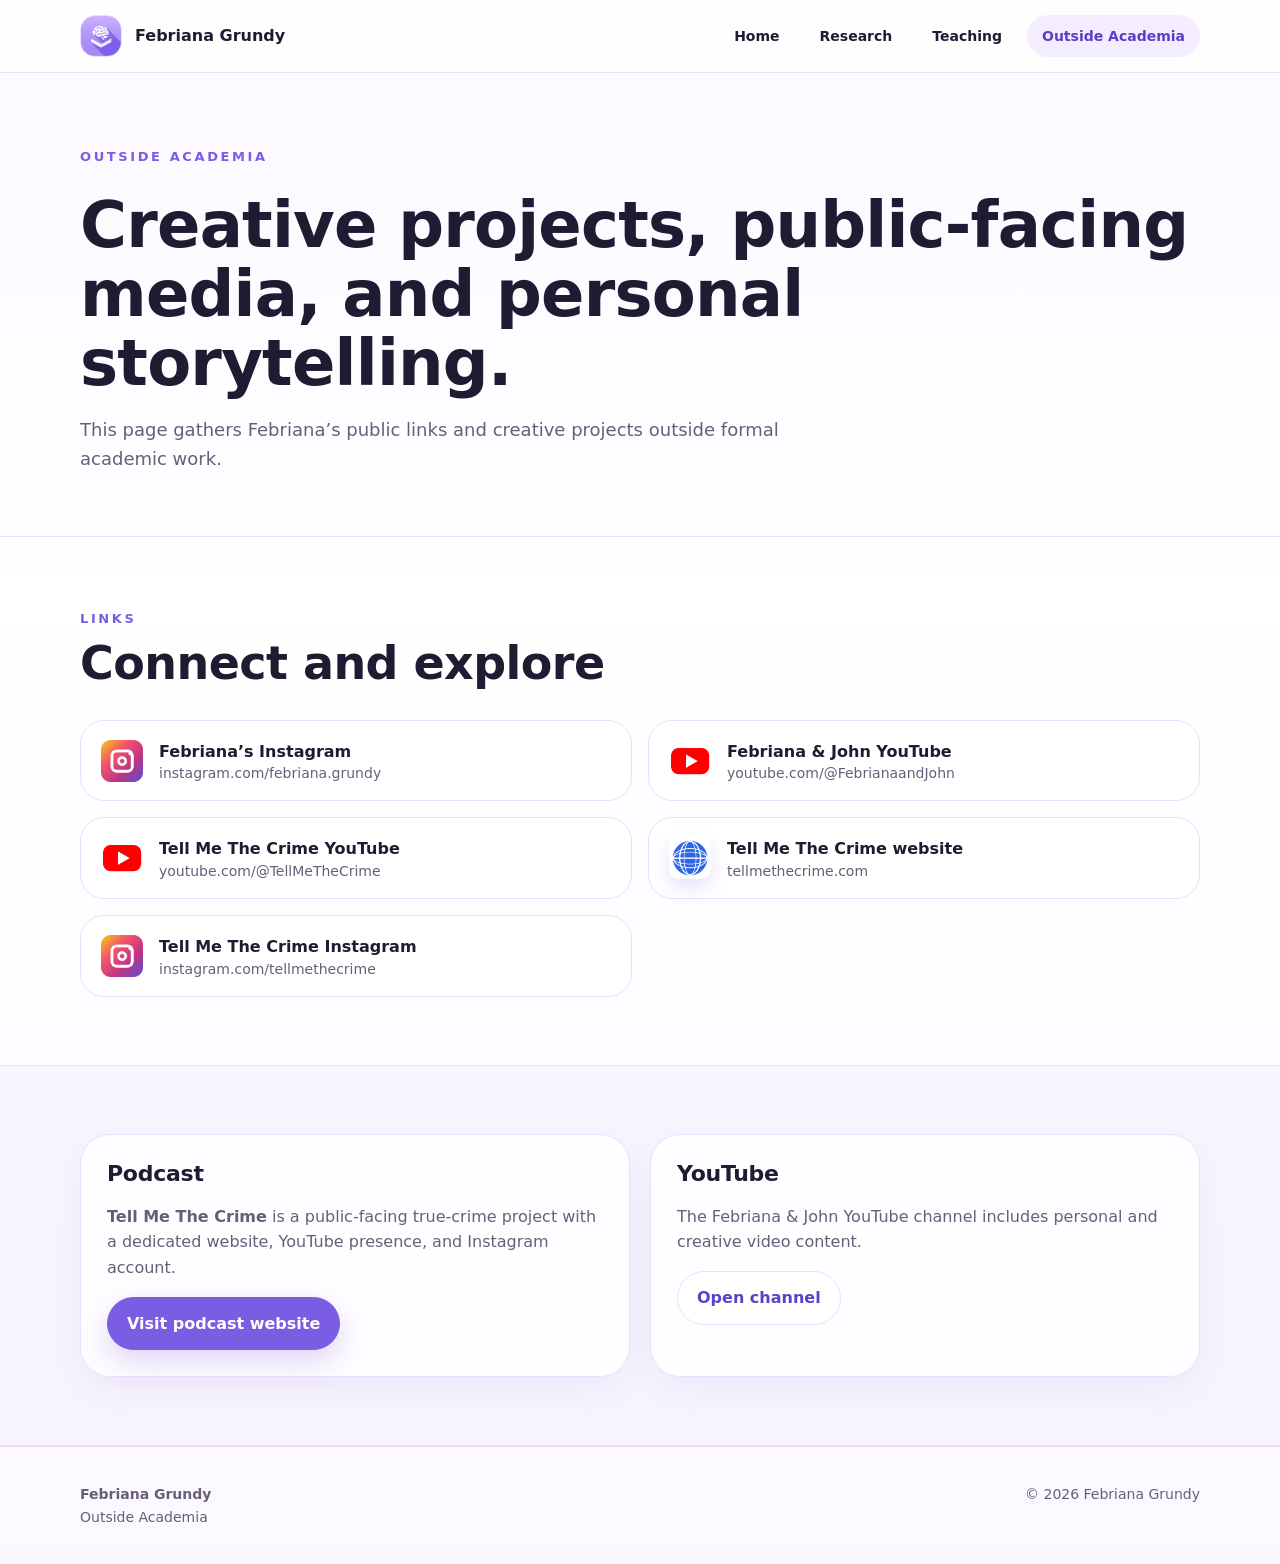
==== commit d57993c5: "Add files via upload" ====
--- a/outside-academia.html
+++ b/outside-academia.html
@@ -1,5 +1,5 @@
-<!doctype html><html lang="en"><head><meta charset="utf-8"><meta name="viewport" content="width=device-width, initial-scale=1"><title>Outside Academia | Febriana Grundy</title><link rel="icon" type="image/png" href="assets/favicon.png?v=12">
-  <link rel="apple-touch-icon" href="assets/apple-touch-icon.png?v=12"><link rel="stylesheet" href="assets/styles-v10.css?v=10">
+<!doctype html><html lang="en"><head><meta charset="utf-8"><meta name="viewport" content="width=device-width, initial-scale=1"><title>Outside Academia | Febriana Grundy</title><link rel="icon" type="image/png" href="assets/favicon.png?v=13">
+  <link rel="apple-touch-icon" href="assets/apple-touch-icon.png?v=12"><link rel="stylesheet" href="assets/styles-v13.css?v=13">
   <style id="critical-mobile-nav-v10">
     @media (max-width: 900px) {
       header.topbar nav.nav .links { display: none !important; }
--- a/assets/styles-v13.css
+++ b/assets/styles-v13.css
@@ -0,0 +1,145 @@
+:root{
+  --ink:#211a33;--muted:#675f78;--soft:#faf7ff;--panel:#fff;--line:#eadfff;--accent:#7b5de3;--accent2:#cbb7ff;--accent3:#f3edff;--shadow:0 24px 70px rgba(72,50,130,.14);--radius:30px;
+}
+*{box-sizing:border-box}html{scroll-behavior:smooth}body{margin:0;font-family:Inter,ui-sans-serif,system-ui,-apple-system,BlinkMacSystemFont,"Segoe UI",sans-serif;color:var(--ink);background:linear-gradient(180deg,#fbf8ff 0,#fff 38%,#fbf8ff 100%);line-height:1.6}.wrap{width:min(1120px,calc(100% - 40px));margin:0 auto}.topbar{position:sticky;top:0;z-index:20;background:rgba(255,255,255,.82);backdrop-filter:blur(18px);border-bottom:1px solid var(--line)}.nav{height:72px;display:flex;align-items:center;justify-content:space-between;gap:26px}.brand{display:flex;align-items:center;gap:13px;text-decoration:none;color:var(--ink);font-weight:750}.mark{display:grid;place-items:center;width:42px;height:42px;border-radius:15px;background:var(--accent3);color:var(--accent);font-weight:850;border:1px solid var(--line)}.links{display:flex;align-items:center;gap:10px}.links a{color:var(--ink);text-decoration:none;font-weight:700;font-size:14px;padding:10px 15px;border-radius:999px}.links a:hover,.links a.active{background:var(--accent3);color:#5a3ec7}.hero{padding:86px 0 76px;border-bottom:1px solid var(--line);overflow:hidden}.hero-grid{display:grid;grid-template-columns:minmax(0,1.02fr) 420px;gap:70px;align-items:center}.eyebrow{display:inline-flex;gap:8px;align-items:center;padding:8px 13px;border:1px solid var(--line);border-radius:999px;background:rgba(255,255,255,.7);color:var(--muted);font-weight:750;font-size:13px}.dot{width:8px;height:8px;border-radius:50%;background:var(--accent)}h1{font-size:clamp(42px,6vw,72px);line-height:1.03;letter-spacing:-.035em;margin:22px 0 18px}.credential{font-size:20px;font-weight:800;margin:0 0 4px}.role{font-size:17px;color:var(--muted);font-weight:650;margin:0 0 22px}.lead{max-width:680px;font-size:19px;color:var(--muted);margin:0 0 16px}.actions{display:flex;flex-wrap:wrap;gap:13px;margin-top:30px}.btn{display:inline-flex;align-items:center;gap:9px;padding:13px 19px;border-radius:999px;text-decoration:none;font-weight:800;border:1px solid var(--line);color:#5b41c7;background:#fff}.btn.primary{background:var(--accent);color:#fff;border-color:var(--accent);box-shadow:0 12px 28px rgba(123,93,227,.24)}.portrait-card{position:relative;min-height:560px;display:flex;align-items:flex-end;justify-content:center}.orb{position:absolute;inset:auto 0 16px auto;width:380px;height:380px;border-radius:44% 56% 51% 49%;background:radial-gradient(circle at 35% 30%,#fff 0 18%,#efe6ff 19% 58%,#ddcdfb 59% 100%);filter:drop-shadow(var(--shadow))}.portrait-card img{position:relative;z-index:2;max-width:390px;width:92%;height:auto;filter:drop-shadow(0 28px 40px rgba(31,20,57,.2))}.floating-note{position:absolute;z-index:3;left:4px;bottom:72px;max-width:214px;padding:18px 18px 17px;border-radius:22px;background:rgba(255,255,255,.88);border:1px solid var(--line);box-shadow:var(--shadow);font-weight:700}.floating-note span{display:block;color:var(--muted);font-weight:600;font-size:14px;margin-top:3px}.section{padding:68px 0}.section.alt{background:rgba(246,240,255,.55);border-top:1px solid var(--line);border-bottom:1px solid var(--line)}.section-head{max-width:760px;margin-bottom:30px}.kicker{font-size:13px;text-transform:uppercase;letter-spacing:.16em;color:var(--accent);font-weight:850}.section h2{font-size:clamp(30px,4vw,46px);line-height:1.12;letter-spacing:-.02em;margin:8px 0 12px}.section p{color:var(--muted)}.grid-3{display:grid;grid-template-columns:repeat(3,1fr);gap:18px}.grid-2{display:grid;grid-template-columns:repeat(2,1fr);gap:20px}.card{background:rgba(255,255,255,.82);border:1px solid var(--line);border-radius:var(--radius);padding:26px;box-shadow:0 12px 35px rgba(72,50,130,.06)}.card h3{font-size:22px;line-height:1.22;margin:0 0 10px;letter-spacing:-.01em}.card p,.card li{color:var(--muted)}.feature{display:flex;gap:16px}.icon{flex:0 0 auto;width:46px;height:46px;border-radius:16px;background:var(--accent3);display:grid;place-items:center;color:var(--accent)}.icon svg{width:24px;height:24px}.list{padding-left:19px;margin:12px 0 0}.pub{padding:22px 0;border-bottom:1px solid var(--line)}.pub:last-child{border-bottom:0}.pub strong{display:block;color:var(--ink);font-size:17px}.pub span{display:block;color:var(--muted);font-size:15px;margin-top:4px}.course-list{display:grid;gap:10px}.course{padding:15px 17px;border:1px solid var(--line);border-radius:18px;background:#fff;color:var(--muted);font-weight:650}.social-grid{display:grid;grid-template-columns:repeat(2,1fr);gap:16px}.social{display:flex;gap:15px;align-items:center;padding:20px;border-radius:24px;border:1px solid var(--line);background:#fff;text-decoration:none;color:var(--ink)}.social strong{display:block}.social span{display:block;color:var(--muted);font-size:14px}.social:hover{transform:translateY(-2px);box-shadow:0 16px 35px rgba(72,50,130,.12)}.footer{padding:36px 0;border-top:1px solid var(--line);color:var(--muted);font-size:14px}.footer-grid{display:flex;justify-content:space-between;gap:20px}.page-hero{padding:70px 0 44px;border-bottom:1px solid var(--line)}.page-hero h1{font-size:clamp(42px,5.5vw,64px);line-height:1.08;letter-spacing:-.025em;margin-bottom:14px}.page-hero p{max-width:780px;color:var(--muted);font-size:18px}.mini-img{min-height:220px;border-radius:30px;background:linear-gradient(135deg,#fff,#f1e8ff);border:1px solid var(--line);display:grid;place-items:center;overflow:hidden}.mini-img img{max-height:250px;max-width:100%;object-fit:contain;filter:drop-shadow(0 20px 28px rgba(31,20,57,.16))}@media(max-width:900px){.hero-grid{grid-template-columns:1fr;gap:34px}.portrait-card{min-height:430px}.grid-3,.grid-2,.social-grid{grid-template-columns:1fr}.links{display:none}.footer-grid{display:block}h1{font-size:46px}.hero{padding-top:54px}.floating-note{left:18px}.orb{right:10px;width:320px;height:320px}}@media(max-width:520px){.wrap{width:min(100% - 28px,1120px)}.portrait-card img{width:96%}.floating-note{position:relative;left:auto;bottom:auto;margin-top:-54px}.portrait-card{display:block;text-align:center}.orb{left:50%;transform:translateX(-50%);bottom:60px}.actions{display:grid}.btn{justify-content:center}}
+
+/* Brand social icons */
+.social{gap:16px;padding:18px 20px;transition:transform .18s ease, box-shadow .18s ease, border-color .18s ease}
+.social:hover{border-color:#ccb9ff}
+.social-icon{flex:0 0 auto;width:38px;height:38px;border-radius:12px;display:grid;place-items:center;overflow:hidden;box-shadow:0 8px 18px rgba(72,50,130,.12)}
+.social-icon svg{display:block;width:38px;height:38px}
+.social-icon.website{box-shadow:0 8px 18px rgba(111,86,217,.18)}
+.social span{line-height:1.3}
+
+/* v5 redone: colored PNG platform icons and looser header typography */
+.social-icon{width:42px;height:42px;border-radius:10px;background:transparent;box-shadow:none;overflow:visible}
+.social-icon img{display:block;width:42px;height:42px;object-fit:contain}
+.social-icon.website img{width:40px;height:40px}
+.kicker{letter-spacing:.2em}
+
+
+/* Mobile navigation */
+.menu-toggle{display:none;align-items:center;justify-content:center;flex-direction:column;gap:5px;width:44px;height:44px;border:1px solid var(--line);border-radius:15px;background:#fff;color:var(--ink);cursor:pointer;box-shadow:0 10px 24px rgba(72,50,130,.08)}
+.menu-toggle span{display:block;width:20px;height:2px;border-radius:999px;background:var(--ink);transition:transform .18s ease, opacity .18s ease}
+.menu-toggle.is-open span:nth-child(1){transform:translateY(7px) rotate(45deg)}
+.menu-toggle.is-open span:nth-child(2){opacity:0}
+.menu-toggle.is-open span:nth-child(3){transform:translateY(-7px) rotate(-45deg)}
+.mobile-menu{border-top:1px solid var(--line);background:rgba(255,255,255,.96);box-shadow:0 18px 34px rgba(72,50,130,.08)}
+.mobile-menu-inner{display:grid;gap:8px;padding:14px 0 18px}
+.mobile-menu a{display:block;text-decoration:none;color:var(--ink);font-weight:800;padding:14px 16px;border-radius:16px;background:rgba(250,247,255,.78);border:1px solid transparent}
+.mobile-menu a.active,.mobile-menu a:hover{color:#5a3ec7;background:var(--accent3);border-color:var(--line)}
+@media(max-width:900px){.menu-toggle{display:flex}.nav{height:66px}.brand{min-width:0}.brand span:last-child{white-space:nowrap;overflow:hidden;text-overflow:ellipsis}.links{display:none}.topbar.menu-open{background:#fff}}
+@media(min-width:901px){.mobile-menu{display:none!important}.menu-toggle{display:none!important}}
+
+/* v7: cache-busted, robust mobile navigation fix */
+@media (max-width: 900px) {
+  .topbar .nav {
+    height: 74px;
+    display: flex;
+    align-items: center;
+    justify-content: space-between;
+  }
+  .topbar .links {
+    display: none !important;
+  }
+  .menu-toggle {
+    display: inline-flex !important;
+    appearance: none;
+    -webkit-appearance: none;
+    align-items: center;
+    justify-content: center;
+    flex-direction: column;
+    gap: 5px;
+    width: 46px;
+    height: 46px;
+    padding: 0;
+    border: 1px solid var(--line);
+    border-radius: 16px;
+    background: #fff;
+    color: var(--ink);
+    box-shadow: 0 10px 24px rgba(72,50,130,.08);
+  }
+  .menu-toggle span {
+    display: block !important;
+    width: 21px;
+    height: 2px;
+    border-radius: 999px;
+    background: var(--ink);
+  }
+  .mobile-menu[hidden] {
+    display: none !important;
+  }
+  .mobile-menu:not([hidden]) {
+    display: block !important;
+  }
+  .mobile-menu-inner {
+    display: grid !important;
+    grid-template-columns: 1fr;
+    gap: 10px;
+    padding: 16px 0 20px;
+  }
+  .mobile-menu a {
+    text-decoration: none !important;
+    font-size: 18px;
+    line-height: 1.2;
+  }
+}
+
+
+/* v8: forced clean mobile nav and transparent portrait */
+@media (max-width: 900px) {
+  .links { display: none !important; }
+  .menu-toggle { display: inline-flex !important; opacity: 1 !important; }
+  .menu-toggle span { display: block !important; opacity: 1 !important; }
+  .mobile-menu[hidden] { display: none !important; }
+  .mobile-menu:not([hidden]) { display: block !important; }
+}
+.portrait-card { background: transparent !important; }
+.portrait-card img { background: transparent !important; }
+
+
+/* v10: selected custom icons + refined headings */
+.card h3, .section h2, .page-hero h1, .hero h1 { letter-spacing: -0.012em; }
+.icon.custom-icon { background: transparent; border-radius: 0; width: 58px; height: 58px; overflow: visible; }
+.icon.custom-icon img { display:block; width:58px; height:58px; object-fit:contain; filter: drop-shadow(0 8px 12px rgba(72,50,130,.08)); }
+.feature { align-items:flex-start; }
+@media(max-width:520px){ .icon.custom-icon{width:52px;height:52px}.icon.custom-icon img{width:52px;height:52px} }
+
+
+/* v11: three-card current projects section */
+.project-grid .card { min-height: 188px; }
+.project-grid .card h3 { font-size: 21px; }
+@media (max-width: 1050px) and (min-width: 901px) {
+  .project-grid { grid-template-columns: repeat(3, minmax(0, 1fr)); gap: 16px; }
+  .project-grid .card { padding: 22px; }
+  .project-grid .card h3 { font-size: 19px; }
+}
+/* v12 brand icon update */
+.brand-mark{display:grid;place-items:center;width:42px;height:42px;border-radius:15px;overflow:hidden;background:#efe6ff;border:1px solid var(--line);flex:0 0 42px;}
+.brand-mark img{width:100%;height:100%;display:block;object-fit:cover;}
+@media (max-width:900px){.brand-mark{width:44px;height:44px;border-radius:16px;}.brand{gap:13px;}}
+
+/* v13: fixed navbar brand image sizing */
+.brand-mark{
+  flex:0 0 auto;
+  display:grid;
+  place-items:center;
+  width:42px;
+  height:42px;
+  border-radius:15px;
+  overflow:hidden;
+  border:1px solid var(--line);
+  background:var(--accent3);
+}
+.brand-mark img{
+  display:block;
+  width:100%;
+  height:100%;
+  max-width:100%;
+  max-height:100%;
+  object-fit:cover;
+}
+@media(max-width:900px){
+  .brand-mark{width:46px;height:46px;border-radius:16px;}
+  .brand{gap:12px;}
+}
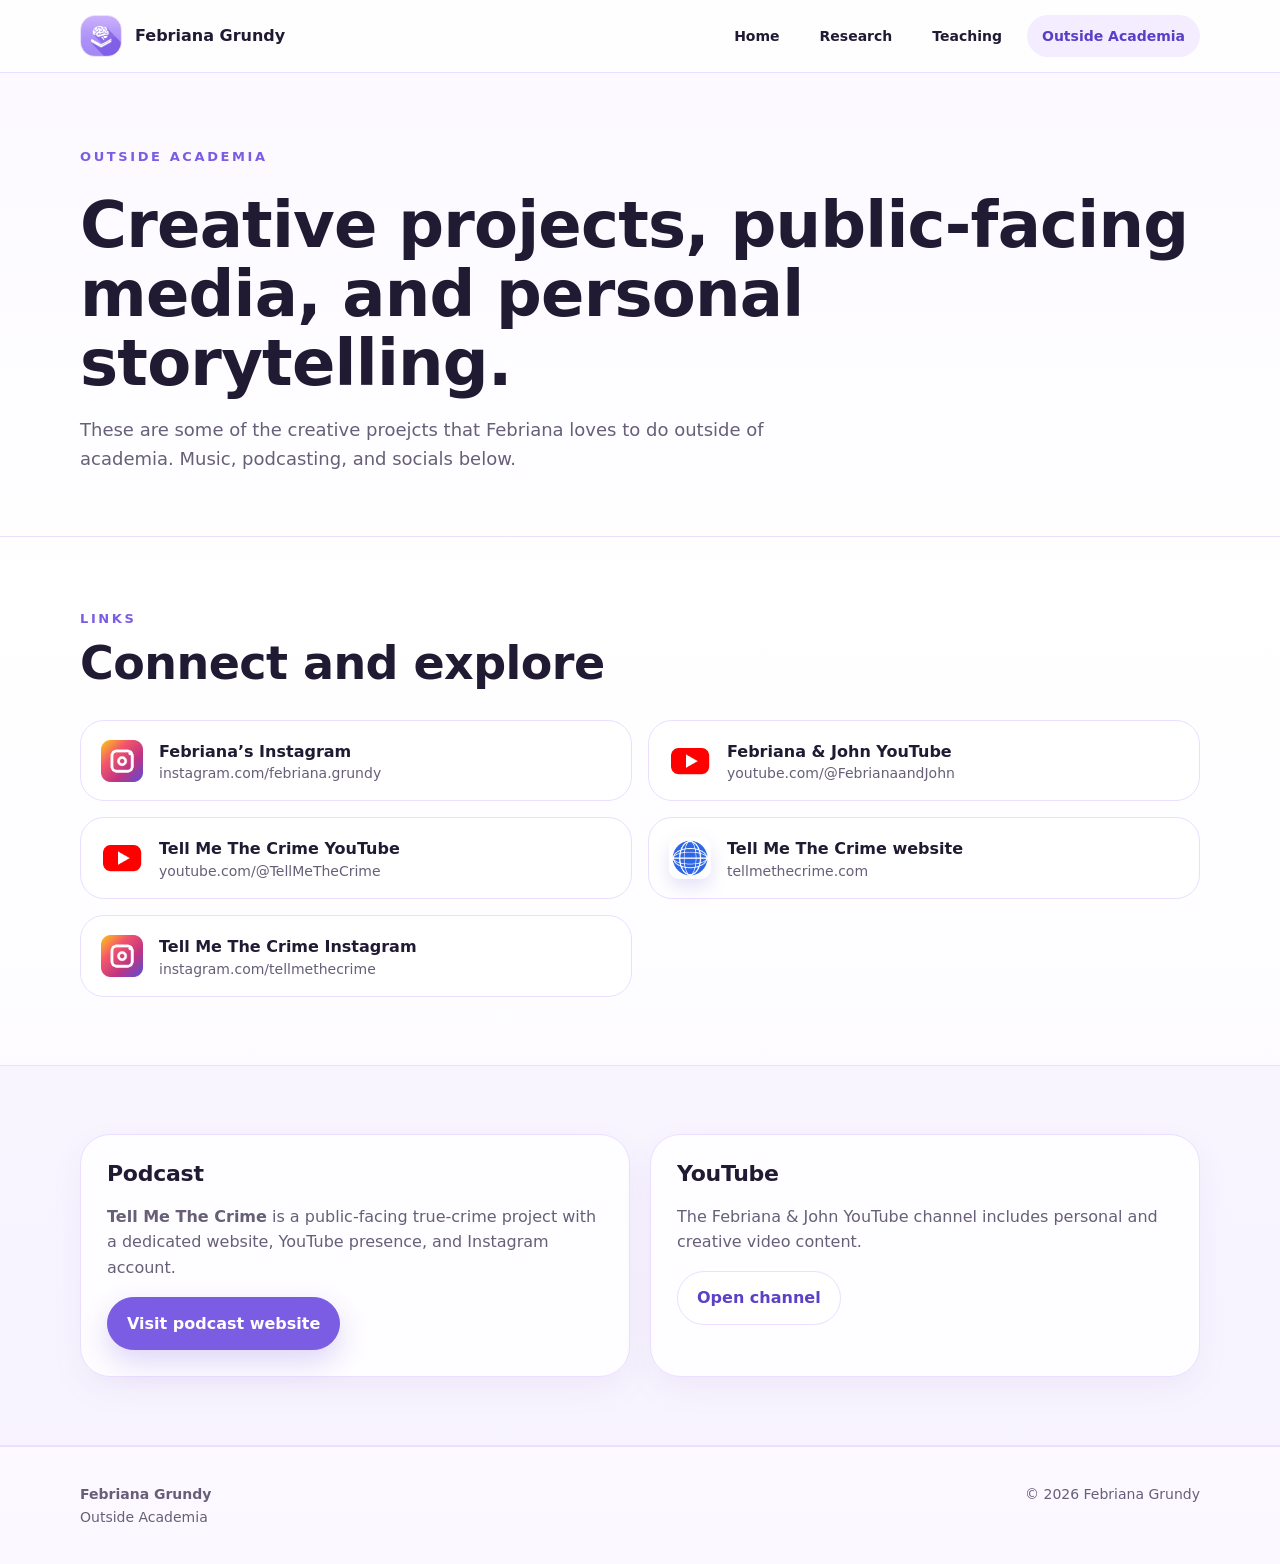
==== commit ecc8090f: "Update outside-academia.html" ====
--- a/outside-academia.html
+++ b/outside-academia.html
@@ -16,4 +16,4 @@
       #mobileMenu a.active { color:#5a3ec7 !important; }
     }
   </style>
-</head><body><header class="topbar"><nav class="wrap nav"><a class="brand" href="index.html"><span class="brand-mark"><img src="assets/brand-icon.png" alt=""></span><span>Febriana Grundy</span></a><button class="menu-toggle" type="button" aria-label="Open navigation" aria-expanded="false" aria-controls="mobileMenu"><span></span><span></span><span></span></button><div class="links"><a href="index.html">Home</a><a href="research.html">Research</a><a href="teaching.html">Teaching</a><a class="active" href="outside-academia.html">Outside Academia</a></div></nav><div id="mobileMenu" class="mobile-menu" hidden><div class="wrap mobile-menu-inner"><a href="index.html">Home</a><a href="research.html">Research</a><a href="teaching.html">Teaching</a><a class="active" href="outside-academia.html">Outside Academia</a></div></div></header><main><section class="page-hero"><div class="wrap"><span class="kicker">Outside academia</span><h1>Creative projects, public-facing media, and personal storytelling.</h1><p>This page gathers Febriana’s public links and creative projects outside formal academic work.</p></div></section><section class="section"><div class="wrap"><div class="section-head"><span class="kicker">Links</span><h2>Connect and explore</h2></div><div class="social-grid"><a class="social" href="https://instagram.com/febriana.grundy"><div class="social-icon"><img src="assets/instagram.png" alt="Instagram logo"></div><div><strong>Febriana’s Instagram</strong><span>instagram.com/febriana.grundy</span></div></a><a class="social" href="https://www.youtube.com/@FebrianaandJohn"><div class="social-icon"><img src="assets/youtube.png" alt="YouTube logo"></div><div><strong>Febriana & John YouTube</strong><span>youtube.com/@FebrianaandJohn</span></div></a><a class="social" href="https://www.youtube.com/@TellMeTheCrime"><div class="social-icon"><img src="assets/youtube.png" alt="YouTube logo"></div><div><strong>Tell Me The Crime YouTube</strong><span>youtube.com/@TellMeTheCrime</span></div></a><a class="social" href="https://tellmethecrime.com"><div class="social-icon website"><img src="assets/website.png" alt="Website icon"></div><div><strong>Tell Me The Crime website</strong><span>tellmethecrime.com</span></div></a><a class="social" href="https://instagram.com/tellmethecrime"><div class="social-icon"><img src="assets/instagram.png" alt="Instagram logo"></div><div><strong>Tell Me The Crime Instagram</strong><span>instagram.com/tellmethecrime</span></div></a></div></div></section><section class="section alt"><div class="wrap grid-2"><article class="card"><h3>Podcast</h3><p><strong>Tell Me The Crime</strong> is a public-facing true-crime project with a dedicated website, YouTube presence, and Instagram account.</p><a class="btn primary" href="https://tellmethecrime.com">Visit podcast website</a></article><article class="card"><h3>YouTube</h3><p>The Febriana & John YouTube channel includes personal and creative video content.</p><a class="btn" href="https://www.youtube.com/@FebrianaandJohn">Open channel</a></article></div></section></main><footer class="footer"><div class="wrap footer-grid"><div><strong>Febriana Grundy</strong><br>Outside Academia</div><div>© 2026 Febriana Grundy</div></div></footer></body></html>
+</head><body><header class="topbar"><nav class="wrap nav"><a class="brand" href="index.html"><span class="brand-mark"><img src="assets/brand-icon.png" alt=""></span><span>Febriana Grundy</span></a><button class="menu-toggle" type="button" aria-label="Open navigation" aria-expanded="false" aria-controls="mobileMenu"><span></span><span></span><span></span></button><div class="links"><a href="index.html">Home</a><a href="research.html">Research</a><a href="teaching.html">Teaching</a><a class="active" href="outside-academia.html">Outside Academia</a></div></nav><div id="mobileMenu" class="mobile-menu" hidden><div class="wrap mobile-menu-inner"><a href="index.html">Home</a><a href="research.html">Research</a><a href="teaching.html">Teaching</a><a class="active" href="outside-academia.html">Outside Academia</a></div></div></header><main><section class="page-hero"><div class="wrap"><span class="kicker">Outside academia</span><h1>Creative projects, public-facing media, and personal storytelling.</h1><p>These are some of the creative proejcts that Febriana loves to do outside of academia. Music, podcasting, and socials below. </p></div></section><section class="section"><div class="wrap"><div class="section-head"><span class="kicker">Links</span><h2>Connect and explore</h2></div><div class="social-grid"><a class="social" href="https://instagram.com/febriana.grundy"><div class="social-icon"><img src="assets/instagram.png" alt="Instagram logo"></div><div><strong>Febriana’s Instagram</strong><span>instagram.com/febriana.grundy</span></div></a><a class="social" href="https://www.youtube.com/@FebrianaandJohn"><div class="social-icon"><img src="assets/youtube.png" alt="YouTube logo"></div><div><strong>Febriana & John YouTube</strong><span>youtube.com/@FebrianaandJohn</span></div></a><a class="social" href="https://www.youtube.com/@TellMeTheCrime"><div class="social-icon"><img src="assets/youtube.png" alt="YouTube logo"></div><div><strong>Tell Me The Crime YouTube</strong><span>youtube.com/@TellMeTheCrime</span></div></a><a class="social" href="https://tellmethecrime.com"><div class="social-icon website"><img src="assets/website.png" alt="Website icon"></div><div><strong>Tell Me The Crime website</strong><span>tellmethecrime.com</span></div></a><a class="social" href="https://instagram.com/tellmethecrime"><div class="social-icon"><img src="assets/instagram.png" alt="Instagram logo"></div><div><strong>Tell Me The Crime Instagram</strong><span>instagram.com/tellmethecrime</span></div></a></div></div></section><section class="section alt"><div class="wrap grid-2"><article class="card"><h3>Podcast</h3><p><strong>Tell Me The Crime</strong> is a public-facing true-crime project with a dedicated website, YouTube presence, and Instagram account.</p><a class="btn primary" href="https://tellmethecrime.com">Visit podcast website</a></article><article class="card"><h3>YouTube</h3><p>The Febriana & John YouTube channel includes personal and creative video content.</p><a class="btn" href="https://www.youtube.com/@FebrianaandJohn">Open channel</a></article></div></section></main><footer class="footer"><div class="wrap footer-grid"><div><strong>Febriana Grundy</strong><br>Outside Academia</div><div>© 2026 Febriana Grundy</div></div></footer></body></html>
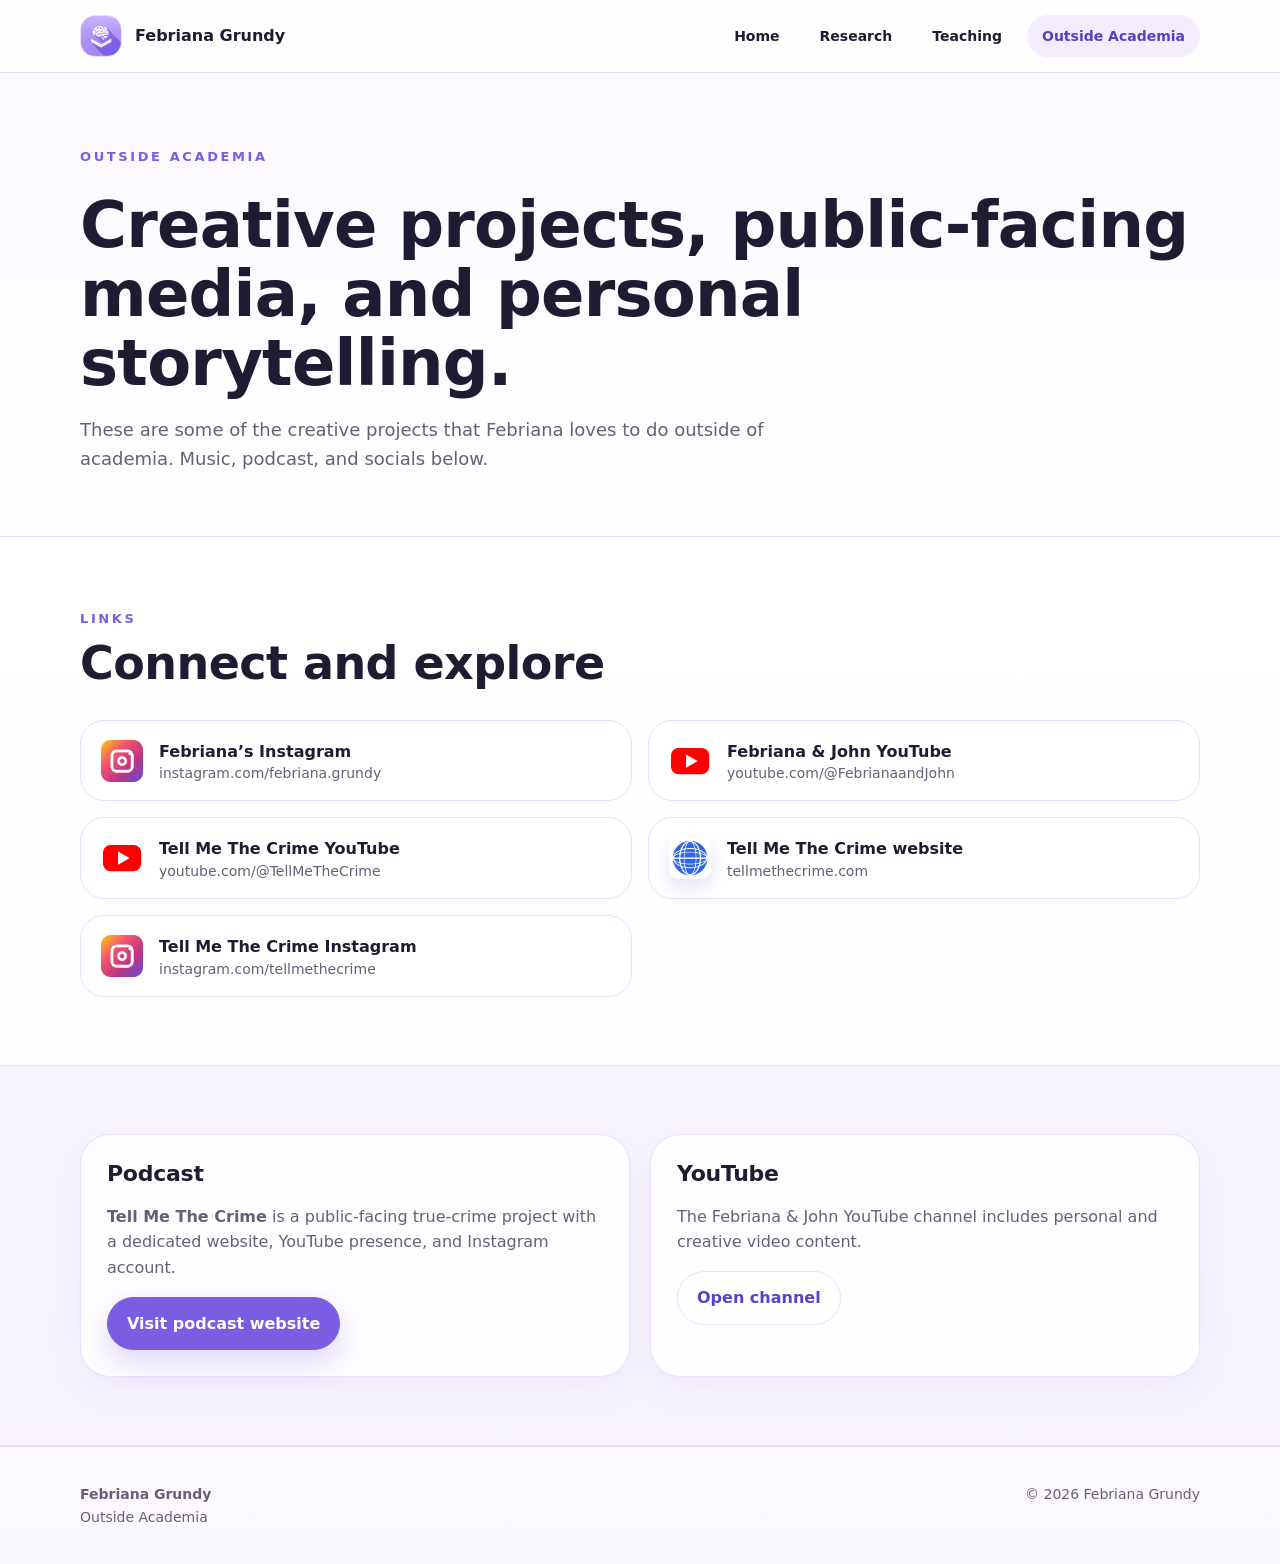
==== commit 781e6b90: "Update outside-academia.html" ====
--- a/outside-academia.html
+++ b/outside-academia.html
@@ -16,4 +16,4 @@
       #mobileMenu a.active { color:#5a3ec7 !important; }
     }
   </style>
-</head><body><header class="topbar"><nav class="wrap nav"><a class="brand" href="index.html"><span class="brand-mark"><img src="assets/brand-icon.png" alt=""></span><span>Febriana Grundy</span></a><button class="menu-toggle" type="button" aria-label="Open navigation" aria-expanded="false" aria-controls="mobileMenu"><span></span><span></span><span></span></button><div class="links"><a href="index.html">Home</a><a href="research.html">Research</a><a href="teaching.html">Teaching</a><a class="active" href="outside-academia.html">Outside Academia</a></div></nav><div id="mobileMenu" class="mobile-menu" hidden><div class="wrap mobile-menu-inner"><a href="index.html">Home</a><a href="research.html">Research</a><a href="teaching.html">Teaching</a><a class="active" href="outside-academia.html">Outside Academia</a></div></div></header><main><section class="page-hero"><div class="wrap"><span class="kicker">Outside academia</span><h1>Creative projects, public-facing media, and personal storytelling.</h1><p>These are some of the creative proejcts that Febriana loves to do outside of academia. Music, podcasting, and socials below. </p></div></section><section class="section"><div class="wrap"><div class="section-head"><span class="kicker">Links</span><h2>Connect and explore</h2></div><div class="social-grid"><a class="social" href="https://instagram.com/febriana.grundy"><div class="social-icon"><img src="assets/instagram.png" alt="Instagram logo"></div><div><strong>Febriana’s Instagram</strong><span>instagram.com/febriana.grundy</span></div></a><a class="social" href="https://www.youtube.com/@FebrianaandJohn"><div class="social-icon"><img src="assets/youtube.png" alt="YouTube logo"></div><div><strong>Febriana & John YouTube</strong><span>youtube.com/@FebrianaandJohn</span></div></a><a class="social" href="https://www.youtube.com/@TellMeTheCrime"><div class="social-icon"><img src="assets/youtube.png" alt="YouTube logo"></div><div><strong>Tell Me The Crime YouTube</strong><span>youtube.com/@TellMeTheCrime</span></div></a><a class="social" href="https://tellmethecrime.com"><div class="social-icon website"><img src="assets/website.png" alt="Website icon"></div><div><strong>Tell Me The Crime website</strong><span>tellmethecrime.com</span></div></a><a class="social" href="https://instagram.com/tellmethecrime"><div class="social-icon"><img src="assets/instagram.png" alt="Instagram logo"></div><div><strong>Tell Me The Crime Instagram</strong><span>instagram.com/tellmethecrime</span></div></a></div></div></section><section class="section alt"><div class="wrap grid-2"><article class="card"><h3>Podcast</h3><p><strong>Tell Me The Crime</strong> is a public-facing true-crime project with a dedicated website, YouTube presence, and Instagram account.</p><a class="btn primary" href="https://tellmethecrime.com">Visit podcast website</a></article><article class="card"><h3>YouTube</h3><p>The Febriana & John YouTube channel includes personal and creative video content.</p><a class="btn" href="https://www.youtube.com/@FebrianaandJohn">Open channel</a></article></div></section></main><footer class="footer"><div class="wrap footer-grid"><div><strong>Febriana Grundy</strong><br>Outside Academia</div><div>© 2026 Febriana Grundy</div></div></footer></body></html>
+</head><body><header class="topbar"><nav class="wrap nav"><a class="brand" href="index.html"><span class="brand-mark"><img src="assets/brand-icon.png" alt=""></span><span>Febriana Grundy</span></a><button class="menu-toggle" type="button" aria-label="Open navigation" aria-expanded="false" aria-controls="mobileMenu"><span></span><span></span><span></span></button><div class="links"><a href="index.html">Home</a><a href="research.html">Research</a><a href="teaching.html">Teaching</a><a class="active" href="outside-academia.html">Outside Academia</a></div></nav><div id="mobileMenu" class="mobile-menu" hidden><div class="wrap mobile-menu-inner"><a href="index.html">Home</a><a href="research.html">Research</a><a href="teaching.html">Teaching</a><a class="active" href="outside-academia.html">Outside Academia</a></div></div></header><main><section class="page-hero"><div class="wrap"><span class="kicker">Outside academia</span><h1>Creative projects, public-facing media, and personal storytelling.</h1><p>These are some of the creative projects that Febriana loves to do outside of academia. Music, podcast, and socials below. </p></div></section><section class="section"><div class="wrap"><div class="section-head"><span class="kicker">Links</span><h2>Connect and explore</h2></div><div class="social-grid"><a class="social" href="https://instagram.com/febriana.grundy"><div class="social-icon"><img src="assets/instagram.png" alt="Instagram logo"></div><div><strong>Febriana’s Instagram</strong><span>instagram.com/febriana.grundy</span></div></a><a class="social" href="https://www.youtube.com/@FebrianaandJohn"><div class="social-icon"><img src="assets/youtube.png" alt="YouTube logo"></div><div><strong>Febriana & John YouTube</strong><span>youtube.com/@FebrianaandJohn</span></div></a><a class="social" href="https://www.youtube.com/@TellMeTheCrime"><div class="social-icon"><img src="assets/youtube.png" alt="YouTube logo"></div><div><strong>Tell Me The Crime YouTube</strong><span>youtube.com/@TellMeTheCrime</span></div></a><a class="social" href="https://tellmethecrime.com"><div class="social-icon website"><img src="assets/website.png" alt="Website icon"></div><div><strong>Tell Me The Crime website</strong><span>tellmethecrime.com</span></div></a><a class="social" href="https://instagram.com/tellmethecrime"><div class="social-icon"><img src="assets/instagram.png" alt="Instagram logo"></div><div><strong>Tell Me The Crime Instagram</strong><span>instagram.com/tellmethecrime</span></div></a></div></div></section><section class="section alt"><div class="wrap grid-2"><article class="card"><h3>Podcast</h3><p><strong>Tell Me The Crime</strong> is a public-facing true-crime project with a dedicated website, YouTube presence, and Instagram account.</p><a class="btn primary" href="https://tellmethecrime.com">Visit podcast website</a></article><article class="card"><h3>YouTube</h3><p>The Febriana & John YouTube channel includes personal and creative video content.</p><a class="btn" href="https://www.youtube.com/@FebrianaandJohn">Open channel</a></article></div></section></main><footer class="footer"><div class="wrap footer-grid"><div><strong>Febriana Grundy</strong><br>Outside Academia</div><div>© 2026 Febriana Grundy</div></div></footer></body></html>
